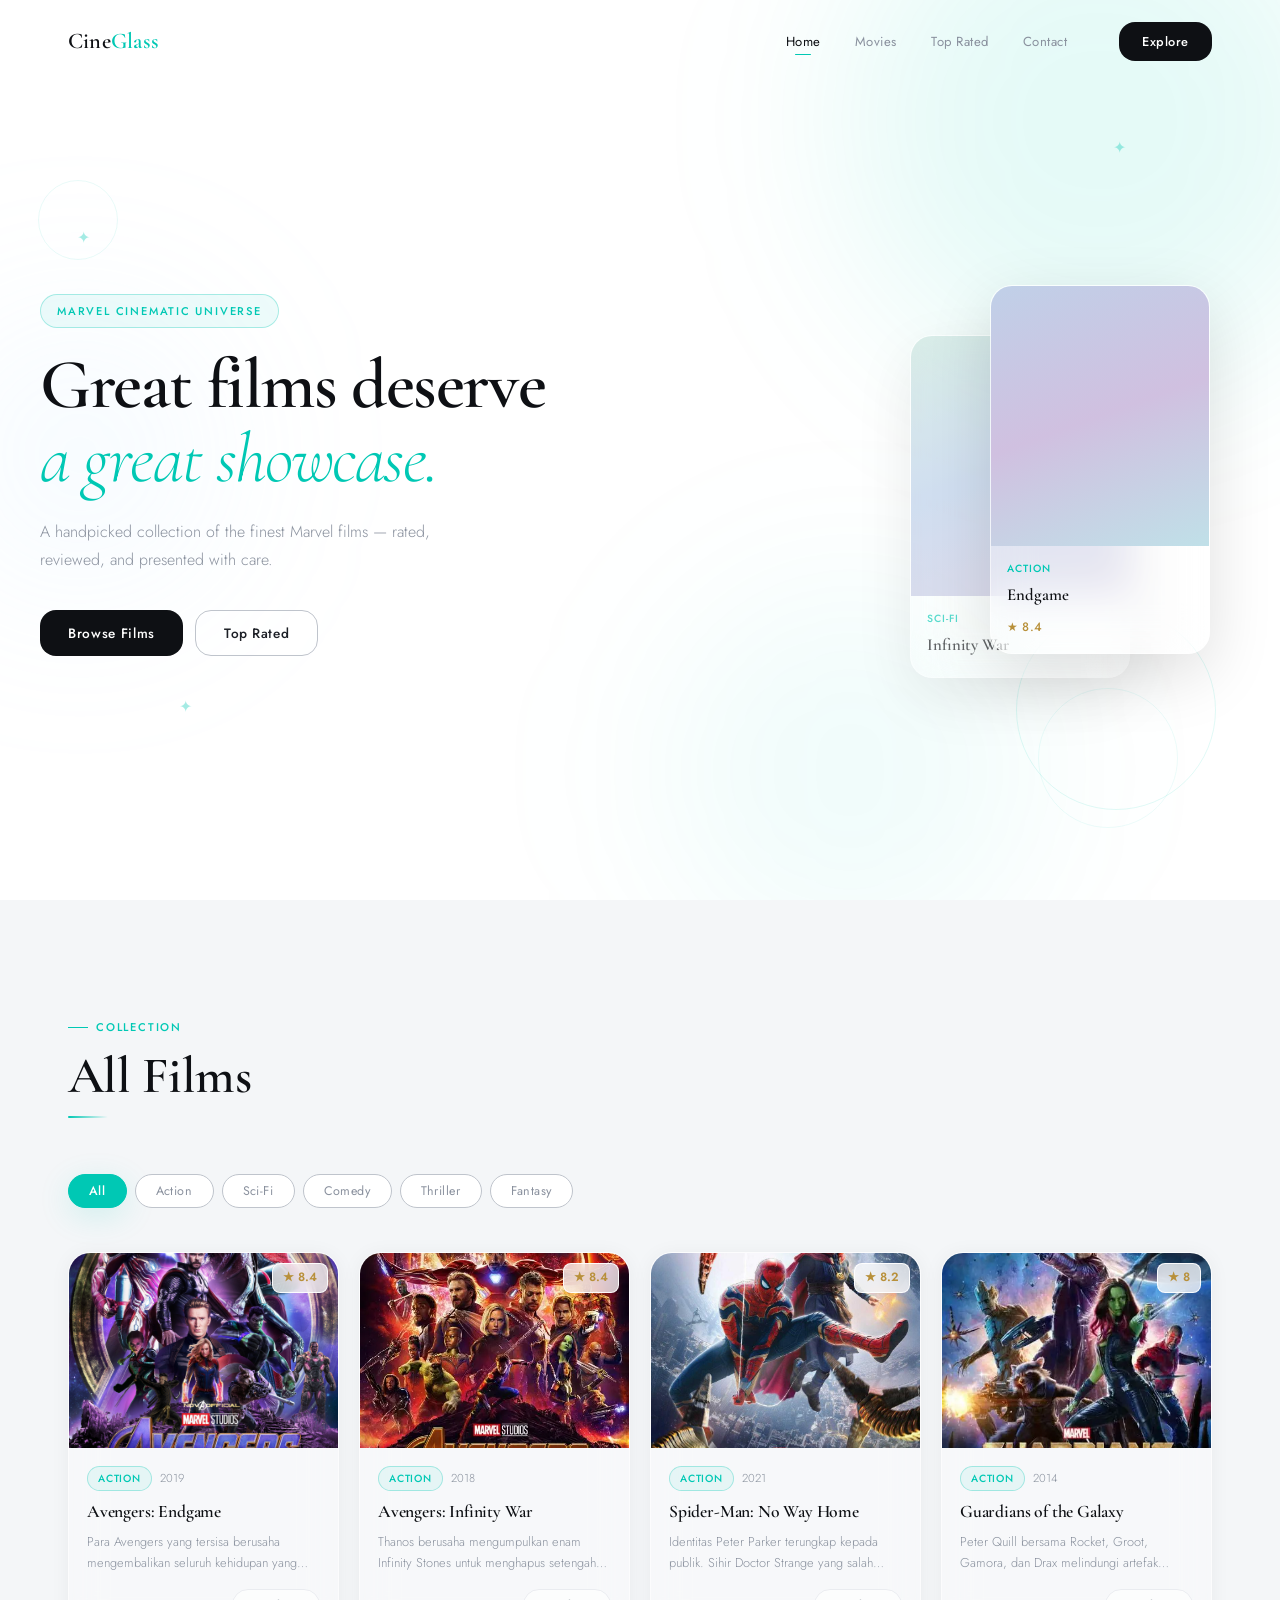
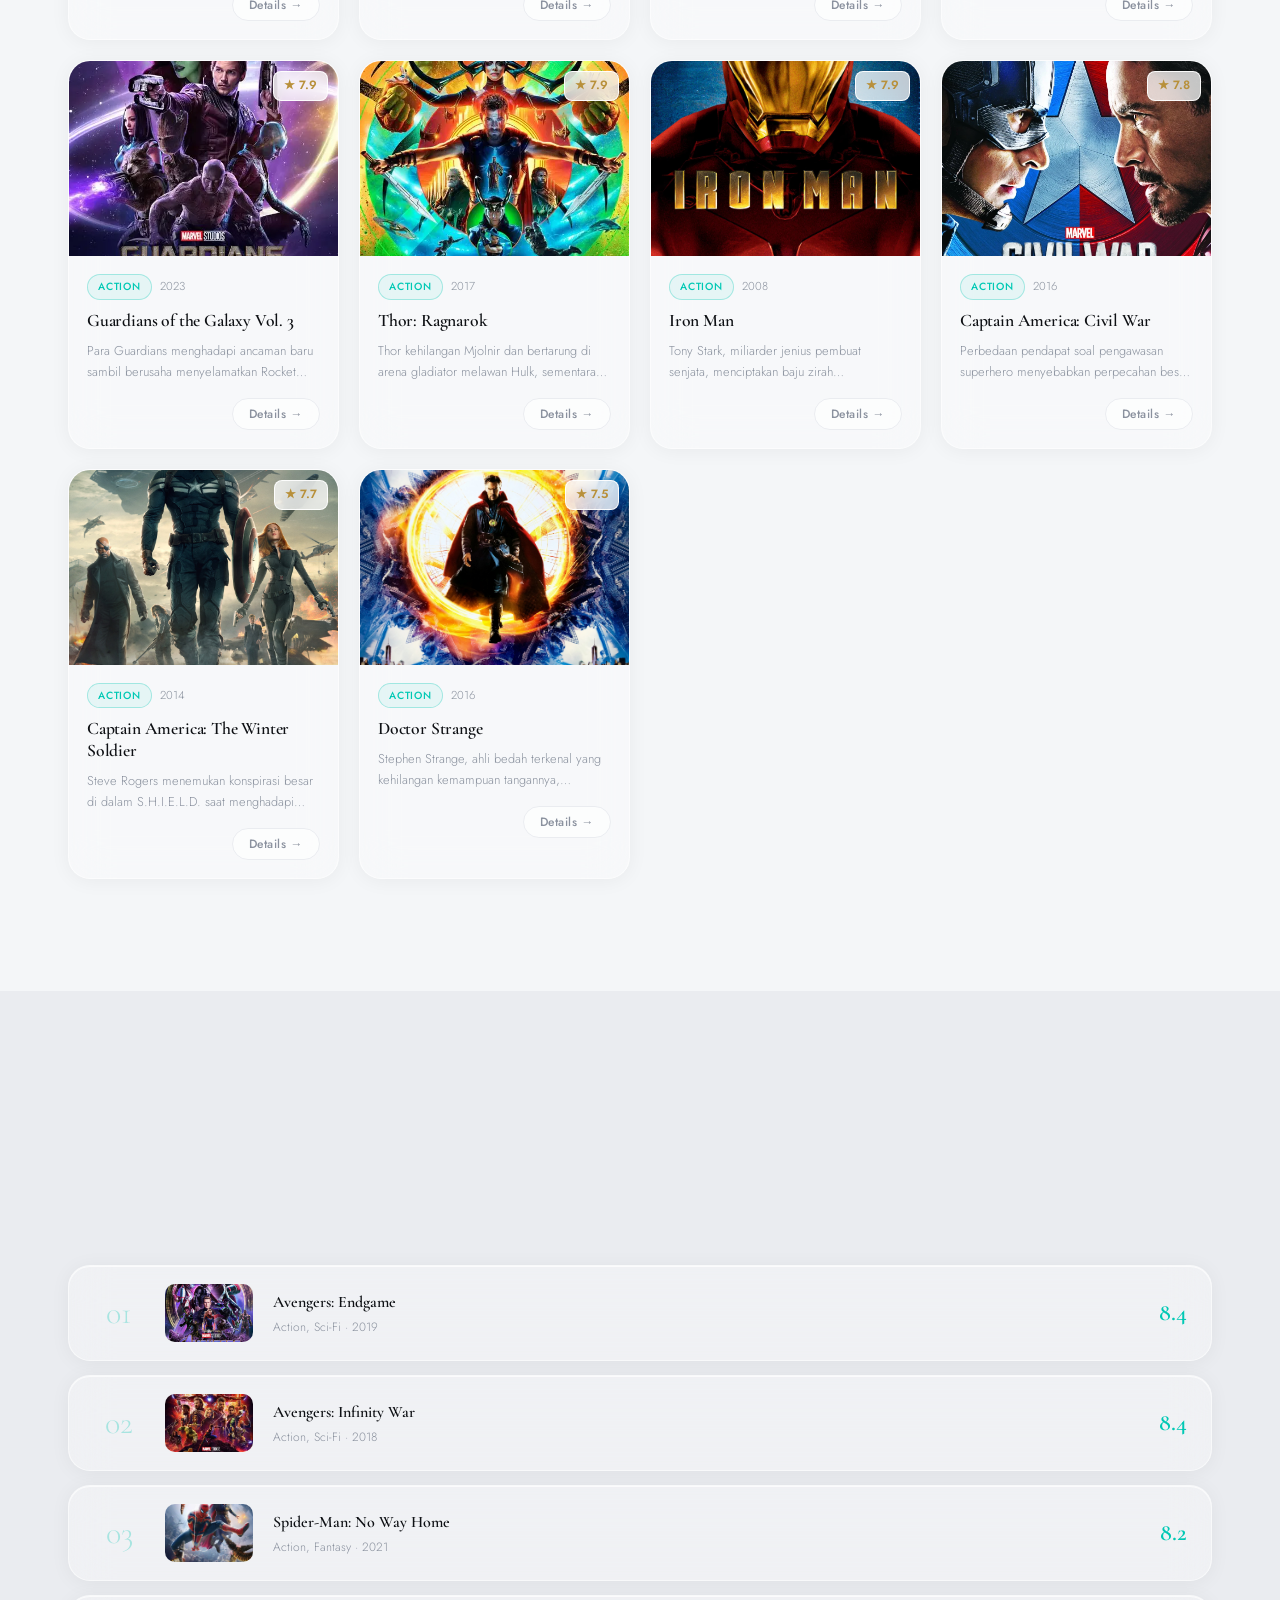
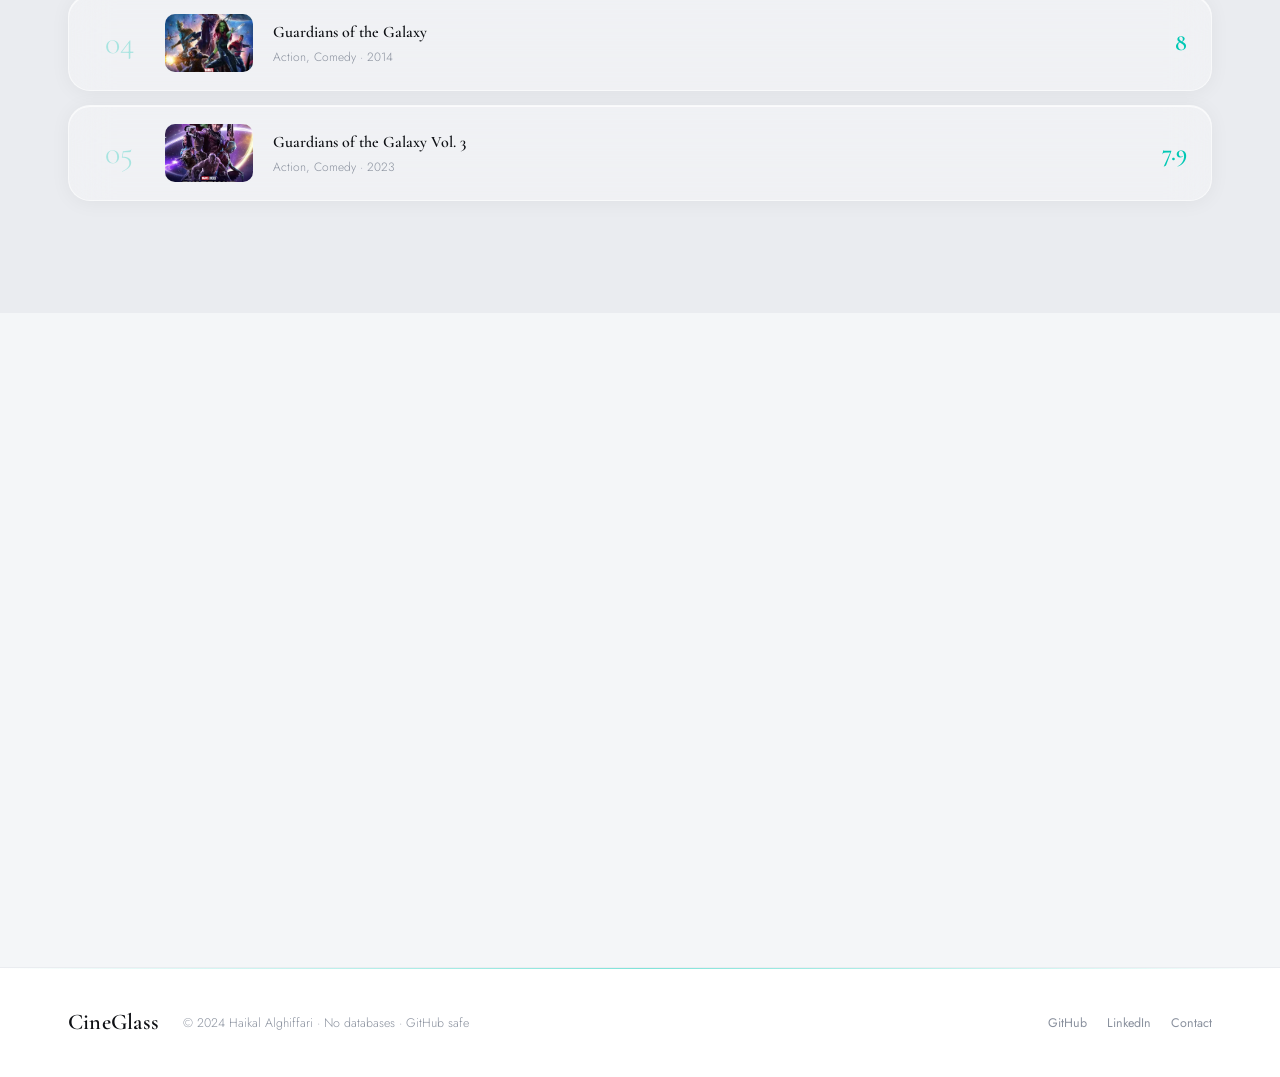
==== index.html @ eeaaea7f "imag" ====
<!DOCTYPE html>
<html lang="en">
<head>
  <meta charset="UTF-8" />
  <meta name="viewport" content="width=device-width, initial-scale=1.0" />
  <title>CineGlass — Marvel Showcase</title>
  <meta name="description" content="A curated Marvel film showcase by Haikal Alghiffari." />
  <link rel="preconnect" href="https://fonts.googleapis.com" />
  <link rel="preconnect" href="https://fonts.gstatic.com" crossorigin />
  <link href="https://fonts.googleapis.com/css2?family=Cormorant+Garamond:ital,wght@0,300;0,400;0,600;0,700;1,300;1,400;1,600&family=Jost:wght@300;400;500;600&display=swap" rel="stylesheet" />
  <link rel="stylesheet" href="style.css" />
</head>
<body>

  <!-- NAVBAR -->
  <nav class="navbar" id="navbar">
    <div class="nav-container">
      <a href="#home" class="nav-logo">Cine<span>Glass</span></a>
      <ul class="nav-menu" id="navMenu">
        <li><a href="#home" class="nav-link active">Home</a></li>
        <li><a href="#movies" class="nav-link">Movies</a></li>
        <li><a href="#toprated" class="nav-link">Top Rated</a></li>
        <li><a href="#contact" class="nav-link">Contact</a></li>
      </ul>
      <button class="nav-cta" onclick="scrollToSection('movies')">Explore</button>
      <button class="hamburger" id="hamburger" aria-label="Toggle menu">
        <span></span><span></span><span></span>
      </button>
    </div>
  </nav>

  <!-- HERO -->
  <section class="hero" id="home">
    <div class="hero-bg">
      <div class="blob blob-1"></div>
      <div class="blob blob-2"></div>
      <div class="blob blob-3"></div>
      <!-- Aqua decorative siluet shapes -->
      <div class="aqua-shape aqua-shape-1"></div>
      <div class="aqua-shape aqua-shape-2"></div>
      <div class="aqua-shape aqua-shape-3"></div>
      <span class="aqua-cross aqua-cross-1">✦</span>
      <span class="aqua-cross aqua-cross-2">✦</span>
      <span class="aqua-cross aqua-cross-3">✦</span>
    </div>
    <div class="hero-inner">
      <div class="hero-text">
        <span class="hero-label">Marvel Cinematic Universe</span>
        <h1>Great films deserve<br><em>a great showcase.</em></h1>
        <p>A handpicked collection of the finest Marvel films — rated, reviewed, and presented with care.</p>
        <div class="hero-actions">
          <button class="btn-primary" onclick="scrollToSection('movies')">Browse Films</button>
          <button class="btn-outline" onclick="scrollToSection('toprated')">Top Rated</button>
        </div>
      </div>
      <div class="hero-card-stack">
        <div class="stack-card card-back">
          <div class="stack-poster poster-placeholder-2"></div>
          <div class="stack-info">
            <span class="stack-genre">Sci-Fi</span>
            <p class="stack-title">Infinity War</p>
          </div>
        </div>
        <div class="stack-card card-front">
          <div class="stack-poster poster-placeholder-1"></div>
          <div class="stack-info">
            <span class="stack-genre">Action</span>
            <p class="stack-title">Endgame</p>
            <span class="stack-rating">★ 8.4</span>
          </div>
        </div>
      </div>
    </div>
  </section>

  <!-- MOVIES -->
  <section class="section" id="movies">
    <div class="container">
      <div class="section-head">
        <span class="label">Collection</span>
        <h2>All Films</h2>
        <span class="aqua-line"></span>
      </div>
      <div class="filter-bar">
        <button class="filter-btn active" data-genre="all">All</button>
        <button class="filter-btn" data-genre="Action">Action</button>
        <button class="filter-btn" data-genre="Sci-Fi">Sci-Fi</button>
        <button class="filter-btn" data-genre="Comedy">Comedy</button>
        <button class="filter-btn" data-genre="Thriller">Thriller</button>
        <button class="filter-btn" data-genre="Fantasy">Fantasy</button>
      </div>
      <div class="movies-grid" id="moviesGrid"></div>
    </div>
  </section>

  <!-- TOP RATED -->
  <section class="section section-alt" id="toprated">
    <div class="container">
      <div class="section-head">
        <span class="label">Best of the Best</span>
        <h2>Top Rated</h2>
        <span class="aqua-line"></span>
      </div>
      <div class="toprated-list" id="topratedList"></div>
    </div>
  </section>

  <!-- CONTACT -->
  <section class="section" id="contact">
    <div class="container">
      <div class="contact-wrap">
        <div class="contact-left">
          <span class="label">Get in Touch</span>
          <h2>Let's connect.</h2>
          <p>Have a film recommendation or just want to say hello? Reach out through any channel below.</p>
          <div class="contact-links">
            <a href="https://wa.me/6281222886240" target="_blank" rel="noopener" class="contact-link">
              <div class="cl-icon wa-icon">
                <svg viewBox="0 0 24 24" fill="currentColor" width="20" height="20"><path d="M17.472 14.382c-.297-.149-1.758-.867-2.03-.967-.273-.099-.471-.148-.67.15-.197.297-.767.966-.94 1.164-.173.199-.347.223-.644.075-.297-.15-1.255-.463-2.39-1.475-.883-.788-1.48-1.761-1.653-2.059-.173-.297-.018-.458.13-.606.134-.133.298-.347.446-.52.149-.174.198-.298.298-.497.099-.198.05-.371-.025-.52-.075-.149-.669-1.612-.916-2.207-.242-.579-.487-.5-.669-.51-.173-.008-.371-.01-.57-.01-.198 0-.52.074-.792.372-.272.297-1.04 1.016-1.04 2.479 0 1.462 1.065 2.875 1.213 3.074.149.198 2.096 3.2 5.077 4.487.709.306 1.262.489 1.694.625.712.227 1.36.195 1.871.118.571-.085 1.758-.719 2.006-1.413.248-.694.248-1.289.173-1.413-.074-.124-.272-.198-.57-.347m-5.421 7.403h-.004a9.87 9.87 0 01-5.031-1.378l-.361-.214-3.741.982.998-3.648-.235-.374a9.86 9.86 0 01-1.51-5.26c.001-5.45 4.436-9.884 9.888-9.884 2.64 0 5.122 1.03 6.988 2.898a9.825 9.825 0 012.893 6.994c-.003 5.45-4.437 9.884-9.885 9.884m8.413-18.297A11.815 11.815 0 0012.05 0C5.495 0 .16 5.335.157 11.892c0 2.096.547 4.142 1.588 5.945L.057 24l6.305-1.654a11.882 11.882 0 005.683 1.448h.005c6.554 0 11.89-5.335 11.893-11.893a11.821 11.821 0 00-3.48-8.413z"/></svg>
              </div>
              <div class="cl-info">
                <span class="cl-label">WhatsApp</span>
                <span class="cl-value">081222886240</span>
              </div>
            </a>
            <a href="https://instagram.com/haikallghffri" target="_blank" rel="noopener" class="contact-link">
              <div class="cl-icon ig-icon">
                <svg viewBox="0 0 24 24" fill="currentColor" width="20" height="20"><path d="M12 2.163c3.204 0 3.584.012 4.85.07 3.252.148 4.771 1.691 4.919 4.919.058 1.265.069 1.645.069 4.849 0 3.205-.012 3.584-.069 4.849-.149 3.225-1.664 4.771-4.919 4.919-1.266.058-1.644.07-4.85.07-3.204 0-3.584-.012-4.849-.07-3.26-.149-4.771-1.699-4.919-4.92-.058-1.265-.07-1.644-.07-4.849 0-3.204.013-3.583.07-4.849.149-3.227 1.664-4.771 4.919-4.919 1.266-.057 1.645-.069 4.849-.069zm0-2.163c-3.259 0-3.667.014-4.947.072-4.358.2-6.78 2.618-6.98 6.98-.059 1.281-.073 1.689-.073 4.948 0 3.259.014 3.668.072 4.948.2 4.358 2.618 6.78 6.98 6.98 1.281.058 1.689.072 4.948.072 3.259 0 3.668-.014 4.948-.072 4.354-.2 6.782-2.618 6.979-6.98.059-1.28.073-1.689.073-4.948 0-3.259-.014-3.667-.072-4.947-.196-4.354-2.617-6.78-6.979-6.98-1.281-.059-1.69-.073-4.949-.073zm0 5.838c-3.403 0-6.162 2.759-6.162 6.162s2.759 6.163 6.162 6.163 6.162-2.759 6.162-6.163c0-3.403-2.759-6.162-6.162-6.162zm0 10.162c-2.209 0-4-1.79-4-4 0-2.209 1.791-4 4-4s4 1.791 4 4c0 2.21-1.791 4-4 4zm6.406-11.845c-.796 0-1.441.645-1.441 1.44s.645 1.44 1.441 1.44c.795 0 1.439-.645 1.439-1.44s-.644-1.44-1.439-1.44z"/></svg>
              </div>
              <div class="cl-info">
                <span class="cl-label">Instagram</span>
                <span class="cl-value">@haikallghffri</span>
              </div>
            </a>
            <a href="https://www.linkedin.com/in/haikal-alghiffari-sunggoro-9504b1319" target="_blank" rel="noopener" class="contact-link">
              <div class="cl-icon li-icon">
                <svg viewBox="0 0 24 24" fill="currentColor" width="20" height="20"><path d="M20.447 20.452h-3.554v-5.569c0-1.328-.027-3.037-1.852-3.037-1.853 0-2.136 1.445-2.136 2.939v5.667H9.351V9h3.414v1.561h.046c.477-.9 1.637-1.85 3.37-1.85 3.601 0 4.267 2.37 4.267 5.455v6.286zM5.337 7.433c-1.144 0-2.063-.926-2.063-2.065 0-1.138.92-2.063 2.063-2.063 1.14 0 2.064.925 2.064 2.063 0 1.139-.925 2.065-2.064 2.065zm1.782 13.019H3.555V9h3.564v11.452zM22.225 0H1.771C.792 0 0 .774 0 1.729v20.542C0 23.227.792 24 1.771 24h20.451C23.2 24 24 23.227 24 22.271V1.729C24 .774 23.2 0 22.222 0h.003z"/></svg>
              </div>
              <div class="cl-info">
                <span class="cl-label">LinkedIn</span>
                <span class="cl-value">Haikal Alghiffari</span>
              </div>
            </a>
          </div>
        </div>
        <div class="contact-right">
          <form class="contact-form" id="contactForm" onsubmit="handleForm(event)">
            <div class="form-row">
              <div class="form-group">
                <label>Name</label>
                <input type="text" placeholder="Your name" required />
              </div>
              <div class="form-group">
                <label>Email</label>
                <input type="email" placeholder="you@email.com" required />
              </div>
            </div>
            <div class="form-group">
              <label>Message</label>
              <textarea rows="4" placeholder="Your message..." required></textarea>
            </div>
            <button type="submit" class="btn-primary btn-full">Send Message</button>
          </form>
          <div class="form-success" id="formSuccess">
            <div class="success-check">✓</div>
            <h3>Message sent!</h3>
            <p>Thank you! Your message has been received.</p>
          </div>
        </div>
      </div>
    </div>
  </section>

  <!-- FOOTER -->
  <footer class="footer">
    <div class="container">
      <div class="footer-inner">
        <span class="nav-logo">CineGlass</span>
        <p>© 2024 Haikal Alghiffari · No databases · GitHub safe</p>
        <div class="footer-links">
          <a href="https://github.com/Haikalalghiffari" target="_blank" rel="noopener">GitHub</a>
          <a href="https://www.linkedin.com/in/haikal-alghiffari-sunggoro-9504b1319" target="_blank" rel="noopener">LinkedIn</a>
          <a href="#contact">Contact</a>
        </div>
      </div>
    </div>
  </footer>

  <!-- MODAL -->
  <div class="modal-overlay" id="modalOverlay" onclick="closeModal(event)">
    <div class="modal-box" id="modalBox">
      <button class="modal-close" onclick="closeModalDirect()">✕</button>
      <div class="modal-poster-wrap" id="modalPosterWrap">
        <div class="modal-poster" id="modalPoster"></div>
      </div>
      <div class="modal-body">
        <div class="modal-tags" id="modalTags"></div>
        <h2 class="modal-title" id="modalTitle"></h2>
        <div class="modal-meta" id="modalMeta"></div>
        <p class="modal-synopsis" id="modalSynopsis"></p>
        <div class="modal-stats" id="modalStats"></div>
      </div>
    </div>
  </div>

  <!-- BACK TO TOP -->
  <button class="back-top" id="backTop" onclick="scrollToSection('home')" aria-label="Back to top">↑</button>

  <script src="script.js"></script>
</body>
</html>
---- style.css ----
/* =============================================
   CINEGLASS — Elegant Liquid Glass + Aqua
   style.css
   ============================================= */

@import url('https://fonts.googleapis.com/css2?family=Cormorant+Garamond:ital,wght@0,300;0,400;0,600;0,700;1,300;1,400;1,600&family=Jost:wght@300;400;500;600&display=swap');

:root {
  --white: #ffffff;
  --off-white: #f4f6f8;
  --light: #eaecf0;
  --mid: #bfc4cc;
  --subtle: #8a919e;
  --dark: #1c1f26;
  --darker: #0e1014;

  /* Aqua accent */
  --aqua: #00c8b4;
  --aqua-light: #00e5cc;
  --aqua-dim: rgba(0, 200, 180, 0.18);
  --aqua-faint: rgba(0, 200, 180, 0.07);
  --aqua-border: rgba(0, 200, 180, 0.3);
  --aqua-glow: 0 0 24px rgba(0, 200, 180, 0.2);

  /* Liquid glass */
  --liquid: rgba(255, 255, 255, 0.28);
  --liquid-border: rgba(255, 255, 255, 0.55);
  --liquid-inner: rgba(255, 255, 255, 0.12);
  --glass-nav: rgba(244, 246, 248, 0.82);

  --blur: blur(20px);
  --blur-heavy: blur(36px);
  --blur-light: blur(10px);

  --radius: 16px;
  --radius-lg: 22px;
  --radius-xl: 30px;

  /* Elegant fonts */
  --font-display: 'Cormorant Garamond', serif;
  --font-body: 'Jost', sans-serif;

  --shadow: 0 2px 20px rgba(0,0,0,0.05);
  --shadow-md: 0 8px 40px rgba(0,0,0,0.09);
  --shadow-lg: 0 20px 64px rgba(0,0,0,0.13);
  --shadow-aqua: 0 8px 32px rgba(0,200,180,0.15);

  --ease: cubic-bezier(0.4, 0, 0.2, 1);
  --t: all 0.3s var(--ease);
}

/* ===== RESET ===== */
*, *::before, *::after { box-sizing: border-box; margin: 0; padding: 0; }
html { scroll-behavior: smooth; overflow-x: hidden; }
body {
  font-family: var(--font-body);
  background: var(--off-white);
  color: var(--dark);
  line-height: 1.65;
  -webkit-font-smoothing: antialiased;
}
a { text-decoration: none; color: inherit; }
ul { list-style: none; }
button { cursor: pointer; border: none; background: none; font-family: inherit; }
input, textarea { font-family: inherit; }

::-webkit-scrollbar { width: 4px; }
::-webkit-scrollbar-track { background: var(--light); }
::-webkit-scrollbar-thumb { background: var(--aqua-border); border-radius: 2px; }

/* ===== LAYOUT ===== */
.container { max-width: 1200px; margin: 0 auto; padding: 0 28px; }
.section { padding: 110px 0; }
.section-alt { background: var(--light); }

.section-head { margin-bottom: 56px; }
.section-head h2 {
  font-family: var(--font-display);
  font-size: clamp(2.4rem, 4vw, 3.4rem);
  font-weight: 600;
  color: var(--darker);
  line-height: 1.08;
  letter-spacing: -0.01em;
}
.label {
  display: inline-flex;
  align-items: center;
  gap: 8px;
  font-family: var(--font-body);
  font-size: 0.7rem;
  font-weight: 500;
  letter-spacing: 0.16em;
  text-transform: uppercase;
  color: var(--aqua);
  margin-bottom: 12px;
}
.label::before {
  content: '';
  display: inline-block;
  width: 20px; height: 1px;
  background: var(--aqua);
}

/* ===== AQUA DECORATIVE ELEMENTS ===== */
/* Thin aqua line accent used across sections */
.aqua-line {
  display: block;
  width: 40px; height: 2px;
  background: linear-gradient(90deg, var(--aqua), transparent);
  margin-top: 12px;
  border-radius: 2px;
}

/* ===== BUTTONS ===== */
.btn-primary {
  display: inline-flex;
  align-items: center;
  gap: 8px;
  padding: 12px 28px;
  background: var(--darker);
  color: var(--white);
  border-radius: var(--radius);
  font-family: var(--font-body);
  font-size: 0.85rem;
  font-weight: 500;
  letter-spacing: 0.05em;
  transition: var(--t);
  position: relative;
  overflow: hidden;
}
.btn-primary::after {
  content: '';
  position: absolute;
  bottom: 0; left: 0; right: 0;
  height: 2px;
  background: linear-gradient(90deg, var(--aqua), var(--aqua-light));
  transform: scaleX(0);
  transform-origin: left;
  transition: transform 0.3s var(--ease);
}
.btn-primary:hover { transform: translateY(-2px); box-shadow: var(--shadow-md); }
.btn-primary:hover::after { transform: scaleX(1); }

.btn-outline {
  display: inline-flex;
  align-items: center;
  gap: 8px;
  padding: 12px 28px;
  background: transparent;
  color: var(--dark);
  border: 1px solid var(--mid);
  border-radius: var(--radius);
  font-family: var(--font-body);
  font-size: 0.85rem;
  font-weight: 500;
  letter-spacing: 0.04em;
  transition: var(--t);
}
.btn-outline:hover {
  border-color: var(--aqua);
  color: var(--aqua);
  background: var(--aqua-faint);
  box-shadow: var(--aqua-glow);
  transform: translateY(-2px);
}
.btn-full { width: 100%; justify-content: center; }

/* ===== NAVBAR ===== */
.navbar {
  position: fixed;
  top: 0; left: 0; right: 0;
  z-index: 900;
  padding: 22px 0;
  transition: var(--t);
}
.navbar.scrolled {
  background: var(--glass-nav);
  backdrop-filter: var(--blur);
  -webkit-backdrop-filter: var(--blur);
  border-bottom: 1px solid rgba(0,200,180,0.1);
  padding: 14px 0;
  box-shadow: 0 1px 32px rgba(0,0,0,0.06);
}
.nav-container {
  max-width: 1200px;
  margin: 0 auto;
  padding: 0 28px;
  display: flex;
  align-items: center;
  gap: 36px;
}
.nav-logo {
  font-family: var(--font-display);
  font-size: 1.4rem;
  font-weight: 600;
  color: var(--darker);
  letter-spacing: 0.01em;
  white-space: nowrap;
  position: relative;
}
.nav-logo span {
  color: var(--aqua);
}
.nav-menu {
  display: flex;
  align-items: center;
  gap: 2px;
  margin-left: auto;
}
.nav-link {
  padding: 7px 16px;
  font-family: var(--font-body);
  font-size: 0.82rem;
  font-weight: 400;
  letter-spacing: 0.04em;
  color: var(--subtle);
  border-radius: 8px;
  transition: var(--t);
  position: relative;
}
.nav-link::after {
  content: '';
  position: absolute;
  bottom: 3px; left: 50%; transform: translateX(-50%);
  width: 0; height: 1.5px;
  background: var(--aqua);
  transition: width 0.25s var(--ease);
  border-radius: 1px;
}
.nav-link:hover { color: var(--darker); }
.nav-link:hover::after, .nav-link.active::after { width: 16px; }
.nav-link.active { color: var(--darker); }
.nav-cta {
  padding: 9px 22px;
  background: var(--darker);
  color: var(--white);
  border-radius: var(--radius);
  font-family: var(--font-body);
  font-size: 0.8rem;
  font-weight: 500;
  letter-spacing: 0.04em;
  transition: var(--t);
  white-space: nowrap;
  border: 1px solid transparent;
}
.nav-cta:hover {
  background: transparent;
  color: var(--aqua);
  border-color: var(--aqua);
  box-shadow: var(--aqua-glow);
}
.hamburger { display: none; flex-direction: column; gap: 5px; padding: 6px; margin-left: auto; }
.hamburger span { display: block; width: 22px; height: 1px; background: var(--darker); border-radius: 1px; transition: var(--t); }
.hamburger.active span:nth-child(1) { transform: translateY(6px) rotate(45deg); background: var(--aqua); }
.hamburger.active span:nth-child(2) { opacity: 0; }
.hamburger.active span:nth-child(3) { transform: translateY(-6px) rotate(-45deg); background: var(--aqua); }

/* ===== HERO ===== */
.hero {
  min-height: 100vh;
  display: flex;
  align-items: center;
  position: relative;
  overflow: hidden;
  padding: 130px 28px 80px;
  background: var(--white);
}
.hero-bg {
  position: absolute; inset: 0;
  overflow: hidden; z-index: 0;
}
.blob {
  position: absolute;
  border-radius: 50%;
  filter: blur(90px);
}
.blob-1 { width: 520px; height: 520px; background: rgba(0,200,180,0.1); top: -140px; right: -80px; }
.blob-2 { width: 380px; height: 380px; background: rgba(0,200,180,0.06); bottom: -60px; right: 240px; }
.blob-3 { width: 280px; height: 280px; background: rgba(180,220,255,0.12); top: 35%; left: -60px; }

/* aqua siluet decorative shapes */
.aqua-shape {
  position: absolute;
  z-index: 0;
  pointer-events: none;
}
.aqua-shape-1 {
  right: 5%;
  bottom: 10%;
  width: 200px; height: 200px;
  border-radius: 50%;
  border: 1px solid var(--aqua-border);
  opacity: 0.4;
}
.aqua-shape-2 {
  right: 8%;
  bottom: 8%;
  width: 140px; height: 140px;
  border-radius: 50%;
  border: 1px solid var(--aqua-border);
  opacity: 0.25;
}
.aqua-shape-3 {
  left: 3%;
  top: 20%;
  width: 80px; height: 80px;
  border-radius: 50%;
  border: 1px solid var(--aqua-border);
  opacity: 0.3;
}
.aqua-cross {
  position: absolute;
  color: var(--aqua);
  font-size: 1rem;
  opacity: 0.35;
  font-weight: 300;
}
.aqua-cross-1 { top: 25%; left: 6%; }
.aqua-cross-2 { bottom: 20%; left: 14%; }
.aqua-cross-3 { top: 15%; right: 12%; }

.hero-inner {
  max-width: 1200px;
  margin: 0 auto;
  width: 100%;
  display: grid;
  grid-template-columns: 1fr 1fr;
  gap: 80px;
  align-items: center;
  position: relative;
  z-index: 1;
}
.hero-label {
  display: inline-flex;
  align-items: center;
  gap: 8px;
  font-family: var(--font-body);
  font-size: 0.7rem;
  font-weight: 500;
  letter-spacing: 0.16em;
  text-transform: uppercase;
  color: var(--aqua);
  margin-bottom: 20px;
  padding: 7px 16px;
  background: var(--aqua-faint);
  border-radius: 100px;
  border: 1px solid var(--aqua-border);
}
.hero-text h1 {
  font-family: var(--font-display);
  font-size: clamp(3rem, 5.5vw, 4.6rem);
  font-weight: 600;
  color: var(--darker);
  line-height: 1.05;
  letter-spacing: -0.02em;
  margin-bottom: 22px;
}
.hero-text h1 em {
  font-style: italic;
  font-weight: 300;
  color: var(--aqua);
}
.hero-text p {
  font-size: 1rem;
  font-weight: 300;
  color: var(--subtle);
  line-height: 1.75;
  max-width: 420px;
  margin-bottom: 36px;
}
.hero-actions { display: flex; gap: 12px; flex-wrap: wrap; }

/* HERO CARD STACK */
.hero-card-stack {
  position: relative;
  height: 440px;
  display: flex;
  align-items: center;
  justify-content: center;
}
.stack-card {
  position: absolute;
  width: 220px;
  background: var(--liquid);
  backdrop-filter: var(--blur);
  -webkit-backdrop-filter: var(--blur);
  border: 1px solid var(--liquid-border);
  border-radius: var(--radius-lg);
  overflow: hidden;
  box-shadow: var(--shadow-lg), inset 0 1px 0 rgba(255,255,255,0.6);
}
.card-front { right: 30px; top: 30px; z-index: 2; animation: floatA 5s ease-in-out infinite; }
.card-back { right: 110px; top: 80px; z-index: 1; opacity: 0.65; animation: floatB 5s ease-in-out 1.8s infinite; }
@keyframes floatA { 0%,100%{transform:translateY(0)} 50%{transform:translateY(-12px)} }
@keyframes floatB { 0%,100%{transform:rotate(-5deg)translateY(0)} 50%{transform:rotate(-5deg)translateY(-9px)} }
.stack-poster { height: 260px; overflow: hidden; background: var(--light); }
.stack-poster img { width:100%; height:100%; object-fit:cover; display:block; }
.poster-placeholder-1 { background: linear-gradient(160deg,#c0d0e8,#d0c0e0,#c0e0e8); }
.poster-placeholder-2 { background: linear-gradient(160deg,#c8e4dc,#b8cce8,#d0c8e0); }
.stack-info { padding: 14px 16px; }
.stack-genre { font-size:0.65rem; font-weight:500; letter-spacing:0.1em; text-transform:uppercase; color:var(--aqua); display:block; margin-bottom:4px; }
.stack-title { font-family:var(--font-display); font-size:1.05rem; font-weight:600; color:var(--darker); margin-bottom:4px; }
.stack-rating { font-size:0.76rem; font-weight:500; color:#b8903a; letter-spacing:0.02em; }

/* ===== FILTER BAR ===== */
.filter-bar { display:flex; gap:8px; flex-wrap:wrap; margin-bottom:44px; }
.filter-btn {
  padding: 7px 20px;
  border-radius: 100px;
  font-family: var(--font-body);
  font-size: 0.78rem;
  font-weight: 400;
  letter-spacing: 0.04em;
  border: 1px solid var(--mid);
  color: var(--subtle);
  background: var(--white);
  transition: var(--t);
}
.filter-btn:hover { border-color: var(--aqua); color: var(--aqua); }
.filter-btn.active {
  background: var(--aqua);
  border-color: var(--aqua);
  color: var(--white);
  font-weight: 500;
  box-shadow: var(--shadow-aqua);
}

/* ===== MOVIE CARD — LIQUID GLASS ===== */
.movies-grid {
  display: grid;
  grid-template-columns: repeat(auto-fill, minmax(270px, 1fr));
  gap: 20px;
}
.movie-card {
  background: var(--liquid);
  backdrop-filter: var(--blur);
  -webkit-backdrop-filter: var(--blur);
  border: 1px solid var(--liquid-border);
  border-radius: var(--radius-lg);
  overflow: hidden;
  transition: var(--t);
  cursor: pointer;
  box-shadow: var(--shadow), inset 0 1px 0 rgba(255,255,255,0.7);
  position: relative;
}
/* Aqua shimmer line on top of card */
.movie-card::before {
  content: '';
  position: absolute;
  top: 0; left: 0; right: 0;
  height: 2px;
  background: linear-gradient(90deg, transparent, var(--aqua), transparent);
  opacity: 0;
  transition: opacity 0.3s var(--ease);
  z-index: 2;
}
.movie-card:hover {
  transform: translateY(-7px);
  box-shadow: var(--shadow-lg), inset 0 1px 0 rgba(255,255,255,0.8), var(--aqua-glow);
  border-color: rgba(0,200,180,0.25);
}
.movie-card:hover::before { opacity: 1; }

.card-poster {
  height: 195px;
  position: relative;
  overflow: hidden;
  background: var(--light);
}
.card-poster img {
  width: 100%; height: 100%;
  object-fit: cover; display: block;
  transition: transform 0.5s var(--ease);
}
.movie-card:hover .card-poster img { transform: scale(1.04); }
.poster-fallback { width:100%; height:100%; }
.card-rating {
  position: absolute;
  top: 10px; right: 10px;
  background: rgba(255,255,255,0.75);
  backdrop-filter: blur(8px);
  border: 1px solid rgba(255,255,255,0.9);
  border-radius: 8px;
  padding: 4px 10px;
  font-family: var(--font-body);
  font-size: 0.75rem;
  font-weight: 600;
  color: #b8903a;
}
.card-body { padding: 18px; }
.card-meta { display:flex; gap:8px; align-items:center; margin-bottom:10px; flex-wrap:wrap; }
.card-genre-tag {
  font-family: var(--font-body);
  font-size: 0.65rem;
  font-weight: 500;
  letter-spacing: 0.08em;
  text-transform: uppercase;
  color: var(--aqua);
  padding: 3px 10px;
  border: 1px solid var(--aqua-border);
  border-radius: 100px;
  background: var(--aqua-faint);
}
.card-year-tag { font-size: 0.72rem; color: var(--subtle); font-weight: 300; }
.card-title {
  font-family: var(--font-display);
  font-size: 1.1rem;
  font-weight: 600;
  color: var(--darker);
  margin-bottom: 8px;
  line-height: 1.25;
  letter-spacing: -0.01em;
}
.card-desc {
  font-size: 0.8rem;
  font-weight: 300;
  color: var(--subtle);
  line-height: 1.65;
  margin-bottom: 16px;
  display: -webkit-box;
  -webkit-line-clamp: 2;
  -webkit-box-orient: vertical;
  overflow: hidden;
}
.card-footer { display:flex; justify-content:flex-end; }
.btn-detail {
  font-family: var(--font-body);
  font-size: 0.75rem;
  font-weight: 500;
  letter-spacing: 0.04em;
  color: var(--subtle);
  padding: 6px 16px;
  border: 1px solid var(--light);
  border-radius: var(--radius);
  background: rgba(255,255,255,0.6);
  transition: var(--t);
}
.btn-detail:hover {
  color: var(--aqua);
  border-color: var(--aqua-border);
  background: var(--aqua-faint);
}
.no-results { grid-column:1/-1; text-align:center; padding:60px; color:var(--subtle); font-size:0.9rem; font-weight:300; }

/* ===== TOP RATED ===== */
.toprated-list { display:flex; flex-direction:column; gap:14px; }
.toprated-item {
  background: var(--liquid);
  backdrop-filter: var(--blur);
  -webkit-backdrop-filter: var(--blur);
  border: 1px solid var(--liquid-border);
  border-radius: var(--radius-lg);
  display: grid;
  grid-template-columns: 52px 88px 1fr auto;
  align-items: center;
  gap: 20px;
  padding: 18px 24px;
  transition: var(--t);
  cursor: pointer;
  box-shadow: var(--shadow), inset 0 1px 0 rgba(255,255,255,0.7);
  position: relative;
  overflow: hidden;
}
.toprated-item::after {
  content: '';
  position: absolute;
  left: 0; top: 0; bottom: 0;
  width: 2px;
  background: linear-gradient(to bottom, var(--aqua), transparent);
  opacity: 0;
  transition: opacity 0.3s var(--ease);
}
.toprated-item:hover {
  transform: translateX(6px);
  border-color: rgba(0,200,180,0.2);
  box-shadow: var(--shadow-md), inset 0 1px 0 rgba(255,255,255,0.8);
}
.toprated-item:hover::after { opacity: 1; }
.tr-rank {
  font-family: var(--font-display);
  font-size: 2rem;
  font-weight: 300;
  color: var(--aqua-border);
  line-height: 1;
  text-align: center;
}
.tr-poster { width:88px; height:58px; border-radius:10px; overflow:hidden; background:var(--light); flex-shrink:0; }
.tr-poster img { width:100%; height:100%; object-fit:cover; display:block; }
.tr-poster-fallback { width:100%; height:100%; }
.tr-info { min-width:0; }
.tr-title {
  font-family: var(--font-display);
  font-size: 1rem;
  font-weight: 600;
  color: var(--darker);
  margin-bottom: 3px;
  white-space: nowrap;
  overflow: hidden;
  text-overflow: ellipsis;
}
.tr-meta { font-size:0.75rem; font-weight:300; color:var(--subtle); }
.tr-score {
  font-family: var(--font-display);
  font-size: 1.5rem;
  font-weight: 600;
  color: var(--aqua);
  white-space: nowrap;
}

/* ===== CONTACT ===== */
.contact-wrap { display:grid; grid-template-columns:1fr 1fr; gap:80px; align-items:start; }
.contact-left h2 {
  font-family: var(--font-display);
  font-size: clamp(2.2rem, 3.5vw, 3rem);
  font-weight: 600;
  color: var(--darker);
  margin-bottom: 12px;
  letter-spacing: -0.01em;
  line-height: 1.08;
}
.contact-left > p { font-size:0.9rem; font-weight:300; color:var(--subtle); line-height:1.75; margin-bottom:36px; max-width:340px; }
.contact-links { display:flex; flex-direction:column; gap:10px; }
.contact-link {
  display: flex;
  align-items: center;
  gap: 14px;
  padding: 14px 18px;
  background: var(--liquid);
  backdrop-filter: var(--blur);
  -webkit-backdrop-filter: var(--blur);
  border: 1px solid var(--liquid-border);
  border-radius: var(--radius);
  transition: var(--t);
  box-shadow: var(--shadow), inset 0 1px 0 rgba(255,255,255,0.6);
}
.contact-link:hover {
  transform: translateX(5px);
  border-color: var(--aqua-border);
  box-shadow: var(--shadow-md), var(--aqua-glow);
}
.cl-icon { width:38px; height:38px; border-radius:10px; display:flex; align-items:center; justify-content:center; flex-shrink:0; }
.wa-icon { background:rgba(37,211,102,0.1); color:#25D366; }
.ig-icon { background:rgba(225,48,108,0.1); color:#E1306C; }
.li-icon { background:rgba(0,119,181,0.1); color:#0077B5; }
.cl-label { font-size:0.65rem; font-weight:500; letter-spacing:0.1em; text-transform:uppercase; color:var(--subtle); display:block; margin-bottom:2px; }
.cl-value { font-size:0.88rem; font-weight:500; color:var(--darker); }

.contact-right {
  background: var(--liquid);
  backdrop-filter: var(--blur);
  -webkit-backdrop-filter: var(--blur);
  border: 1px solid var(--liquid-border);
  border-radius: var(--radius-xl);
  padding: 36px;
  box-shadow: var(--shadow-md), inset 0 1px 0 rgba(255,255,255,0.7);
}
.contact-form { display:flex; flex-direction:column; gap:18px; }
.form-row { display:grid; grid-template-columns:1fr 1fr; gap:14px; }
.form-group { display:flex; flex-direction:column; gap:7px; }
.form-group label { font-size:0.68rem; font-weight:500; letter-spacing:0.1em; text-transform:uppercase; color:var(--subtle); }
.form-group input, .form-group textarea {
  background: rgba(255,255,255,0.6);
  border: 1px solid rgba(255,255,255,0.8);
  border-radius: var(--radius);
  padding: 12px 16px;
  font-size: 0.88rem;
  font-weight: 300;
  color: var(--darker);
  transition: var(--t);
  outline: none;
  resize: vertical;
  backdrop-filter: var(--blur-light);
}
.form-group input::placeholder, .form-group textarea::placeholder { color: var(--mid); }
.form-group input:focus, .form-group textarea:focus {
  border-color: var(--aqua-border);
  background: rgba(255,255,255,0.8);
  box-shadow: 0 0 0 3px var(--aqua-dim);
}
.form-success { display:none; text-align:center; padding:40px 20px; }
.form-success.show { display:block; animation:fadeIn 0.4s ease; }
.success-check {
  width:52px; height:52px;
  background: linear-gradient(135deg, var(--aqua), var(--aqua-light));
  color: var(--white);
  border-radius:50%;
  font-size:1.3rem;
  display:flex; align-items:center; justify-content:center;
  margin: 0 auto 16px;
  box-shadow: var(--shadow-aqua);
}
.form-success h3 { font-family:var(--font-display); font-size:1.4rem; font-weight:600; margin-bottom:8px; color:var(--darker); }
.form-success p { font-size:0.85rem; font-weight:300; color:var(--subtle); }

/* ===== FOOTER ===== */
.footer {
  padding: 36px 0;
  border-top: 1px solid var(--light);
  background: var(--white);
  position: relative;
  overflow: hidden;
}
.footer::before {
  content: '';
  position: absolute;
  top: 0; left: 0; right: 0;
  height: 1px;
  background: linear-gradient(90deg, transparent, var(--aqua), transparent);
  opacity: 0.5;
}
.footer-inner { display:flex; align-items:center; gap:24px; flex-wrap:wrap; }
.footer-inner p { font-size:0.78rem; font-weight:300; color:var(--subtle); flex:1; min-width:200px; }
.footer-links { display:flex; gap:20px; }
.footer-links a { font-size:0.78rem; color:var(--subtle); font-weight:400; transition:var(--t); }
.footer-links a:hover { color:var(--aqua); }

/* ===== MODAL ===== */
.modal-overlay {
  position:fixed; inset:0;
  background:rgba(14,16,20,0.55);
  backdrop-filter:blur(14px);
  -webkit-backdrop-filter:blur(14px);
  z-index:2000;
  display:flex; align-items:center; justify-content:center;
  padding:24px;
  opacity:0; visibility:hidden;
  transition:var(--t);
}
.modal-overlay.open { opacity:1; visibility:visible; }
.modal-box {
  background: rgba(255,255,255,0.88);
  backdrop-filter: var(--blur-heavy);
  -webkit-backdrop-filter: var(--blur-heavy);
  border: 1px solid var(--liquid-border);
  border-radius: var(--radius-xl);
  max-width: 560px;
  width: 100%;
  max-height: 88vh;
  overflow-y: auto;
  position: relative;
  box-shadow: var(--shadow-lg), inset 0 1px 0 rgba(255,255,255,0.9);
  transform: scale(0.94) translateY(16px);
  transition: var(--t);
}
/* Aqua top bar on modal */
.modal-box::before {
  content: '';
  position: absolute;
  top: 0; left: 0; right: 0;
  height: 2px;
  background: linear-gradient(90deg, transparent 10%, var(--aqua) 50%, transparent 90%);
  z-index: 5;
  border-radius: var(--radius-xl) var(--radius-xl) 0 0;
}
.modal-overlay.open .modal-box { transform:scale(1) translateY(0); }
.modal-box::-webkit-scrollbar { width:3px; }
.modal-box::-webkit-scrollbar-thumb { background:var(--aqua-border); border-radius:2px; }
.modal-close {
  position:sticky; top:14px; float:right;
  margin: 14px 14px 0 0; z-index:10;
  width:32px; height:32px; border-radius:50%;
  background:rgba(255,255,255,0.7);
  backdrop-filter:var(--blur-light);
  border:1px solid var(--liquid-border);
  color:var(--subtle); font-size:0.85rem;
  display:flex; align-items:center; justify-content:center;
  transition:var(--t);
}
.modal-close:hover { background:var(--aqua); color:var(--white); border-color:var(--aqua); box-shadow:var(--aqua-glow); }
.modal-poster-wrap { clear:both; }
.modal-poster {
  height: 240px;
  background: var(--light);
  position: relative;
  overflow: hidden;
}
.modal-poster img {
  width:100%;
  max-height:360px;
  object-fit:contain;
  display:block;
  background:#0a0a14;
}
.modal-body { padding:6px 24px 24px; }
.modal-tags { display:flex; gap:8px; margin-bottom:14px; flex-wrap:wrap; }
.modal-title {
  font-family:var(--font-display);
  font-size:1.7rem;
  font-weight:600;
  color:var(--darker);
  margin-bottom:10px;
  letter-spacing:-0.01em;
  line-height:1.15;
}
.modal-meta { display:flex; gap:18px; flex-wrap:wrap; font-size:0.82rem; font-weight:300; color:var(--subtle); margin-bottom:16px; }
.modal-synopsis { font-size:0.88rem; font-weight:300; color:var(--subtle); line-height:1.8; margin-bottom:20px; }
.modal-stats {
  display:grid; grid-template-columns:repeat(3,1fr); gap:10px;
  border-top:1px solid var(--light); padding-top:18px;
}
.stat-box { text-align:center; }
.stat-box .s-label { font-size:0.65rem; font-weight:500; letter-spacing:0.12em; text-transform:uppercase; color:var(--mid); display:block; margin-bottom:4px; }
.stat-box .s-value { font-family:var(--font-display); font-size:1.1rem; font-weight:600; color:var(--aqua); }

/* ===== BACK TO TOP ===== */
.back-top {
  position:fixed; bottom:28px; right:28px;
  width:42px; height:42px;
  border-radius:var(--radius);
  background:var(--liquid);
  backdrop-filter:var(--blur);
  border:1px solid var(--aqua-border);
  color:var(--aqua); font-size:0.9rem;
  display:flex; align-items:center; justify-content:center;
  z-index:800;
  opacity:0; visibility:hidden; transform:translateY(8px);
  transition:var(--t);
  box-shadow:var(--aqua-glow);
}
.back-top.show { opacity:1; visibility:visible; transform:translateY(0); }
.back-top:hover { background:var(--aqua); color:var(--white); border-color:var(--aqua); transform:translateY(-3px); }

/* ===== ANIMATIONS ===== */
@keyframes fadeIn { from{opacity:0}to{opacity:1} }
.reveal { opacity:0; transform:translateY(22px); transition:opacity 0.65s var(--ease), transform 0.65s var(--ease); }
.reveal.visible { opacity:1; transform:translateY(0); }

/* ===== SECTION DIVIDER aqua dot ===== */
.section::after {
  content: '';
  display: block;
  width: 4px; height: 4px;
  background: var(--aqua);
  border-radius: 50%;
  margin: 0 auto;
  margin-top: -2px;
  opacity: 0;
}

/* ===== RESPONSIVE ===== */
@media (max-width: 1024px) {
  .hero-inner { grid-template-columns:1fr; gap:48px; text-align:center; }
  .hero-text p { margin:0 auto 36px; }
  .hero-actions { justify-content:center; }
  .hero-card-stack { height:300px; }
  .contact-wrap { grid-template-columns:1fr; gap:48px; }
}
@media (max-width: 768px) {
  .nav-menu {
    position:fixed; top:0; left:0; right:0; bottom:0;
    background:rgba(244,246,248,0.97);
    backdrop-filter:var(--blur-heavy);
    flex-direction:column; justify-content:center; gap:4px;
    transform:translateX(-100%);
    transition:transform 0.4s var(--ease);
    z-index:890;
  }
  .nav-menu.open { transform:translateX(0); }
  .nav-link { font-size:1.1rem; padding:12px 28px; }
  .nav-cta { display:none; }
  .hamburger { display:flex; z-index:1000; }
  .hero-card-stack { display:none; }
  .toprated-item { grid-template-columns:40px 70px 1fr auto; gap:14px; padding:16px; }
  .contact-right { padding:24px; }
  .form-row { grid-template-columns:1fr; }
}
@media (max-width: 480px) {
  .section { padding:72px 0; }
  .movies-grid { grid-template-columns:1fr; }
  .toprated-item { grid-template-columns:36px 1fr auto; }
  .tr-poster { display:none; }
  .footer-inner { flex-direction:column; align-items:flex-start; gap:12px; }
}
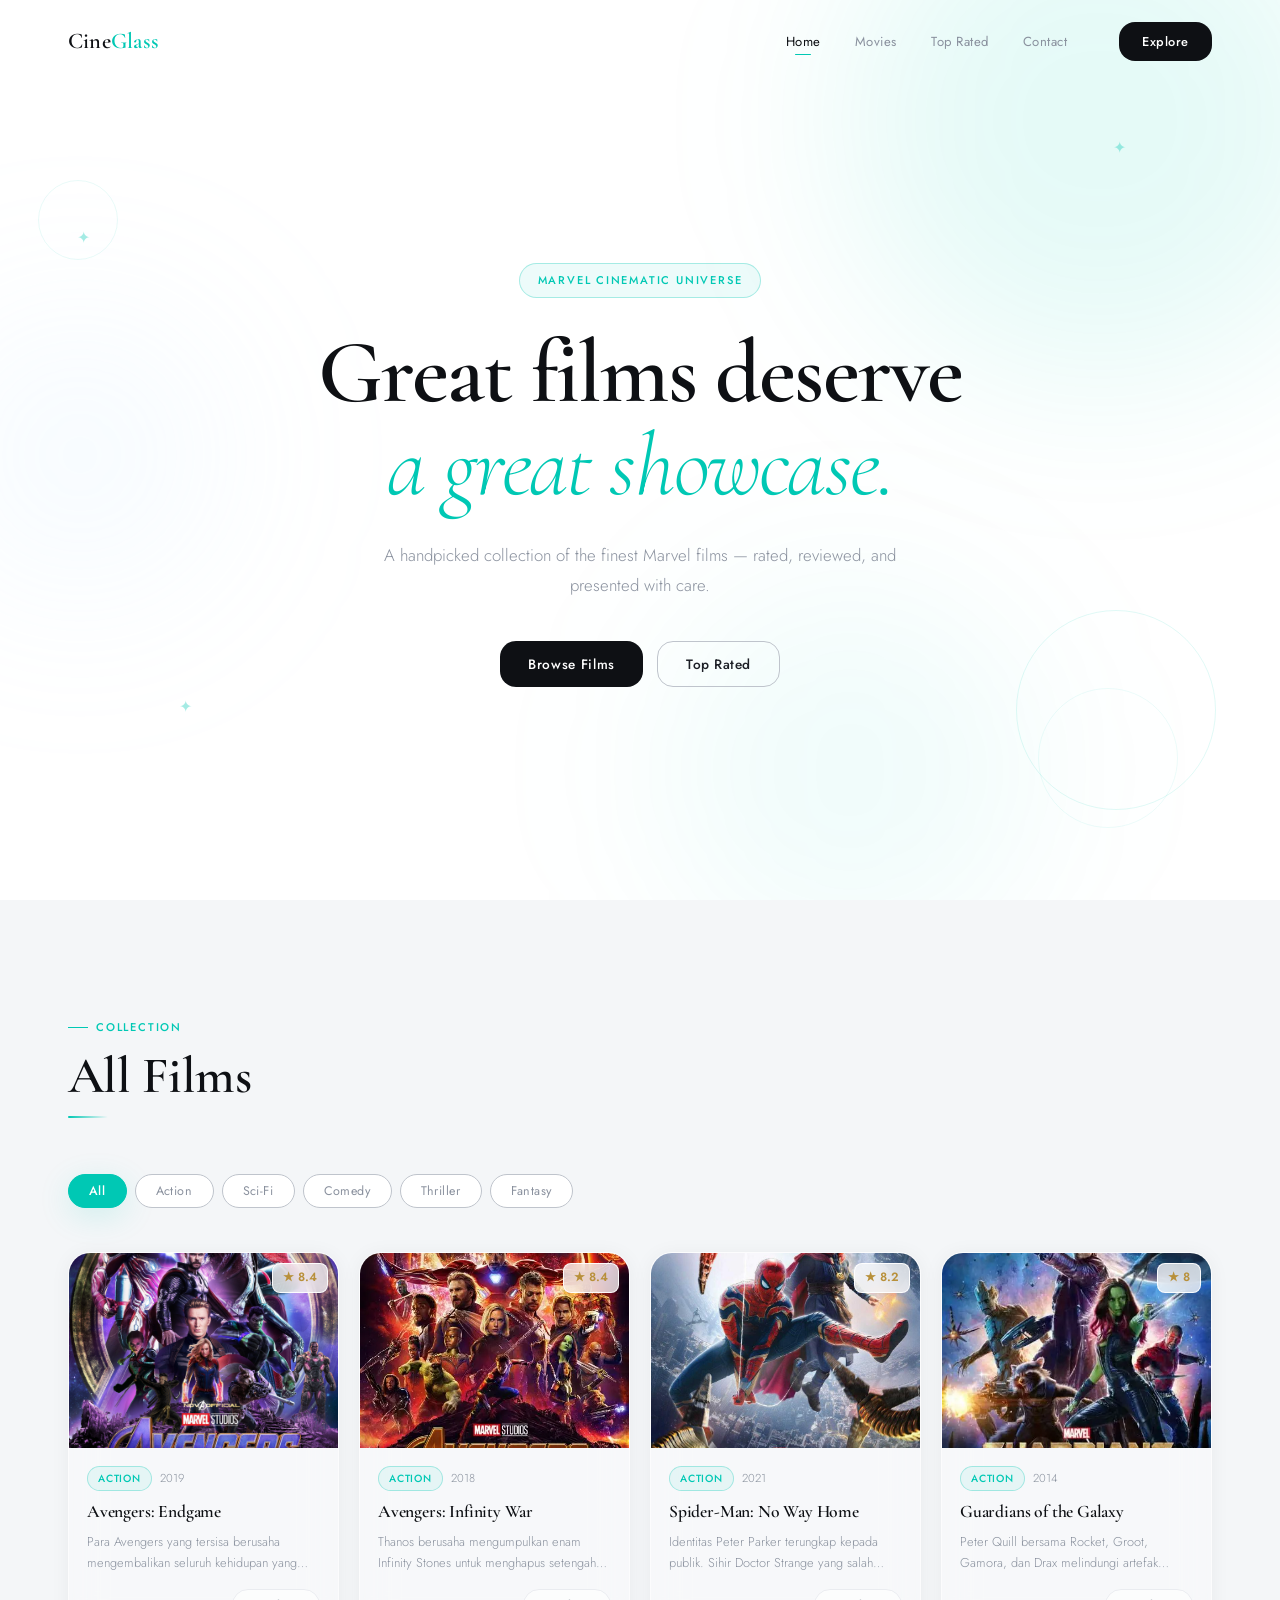
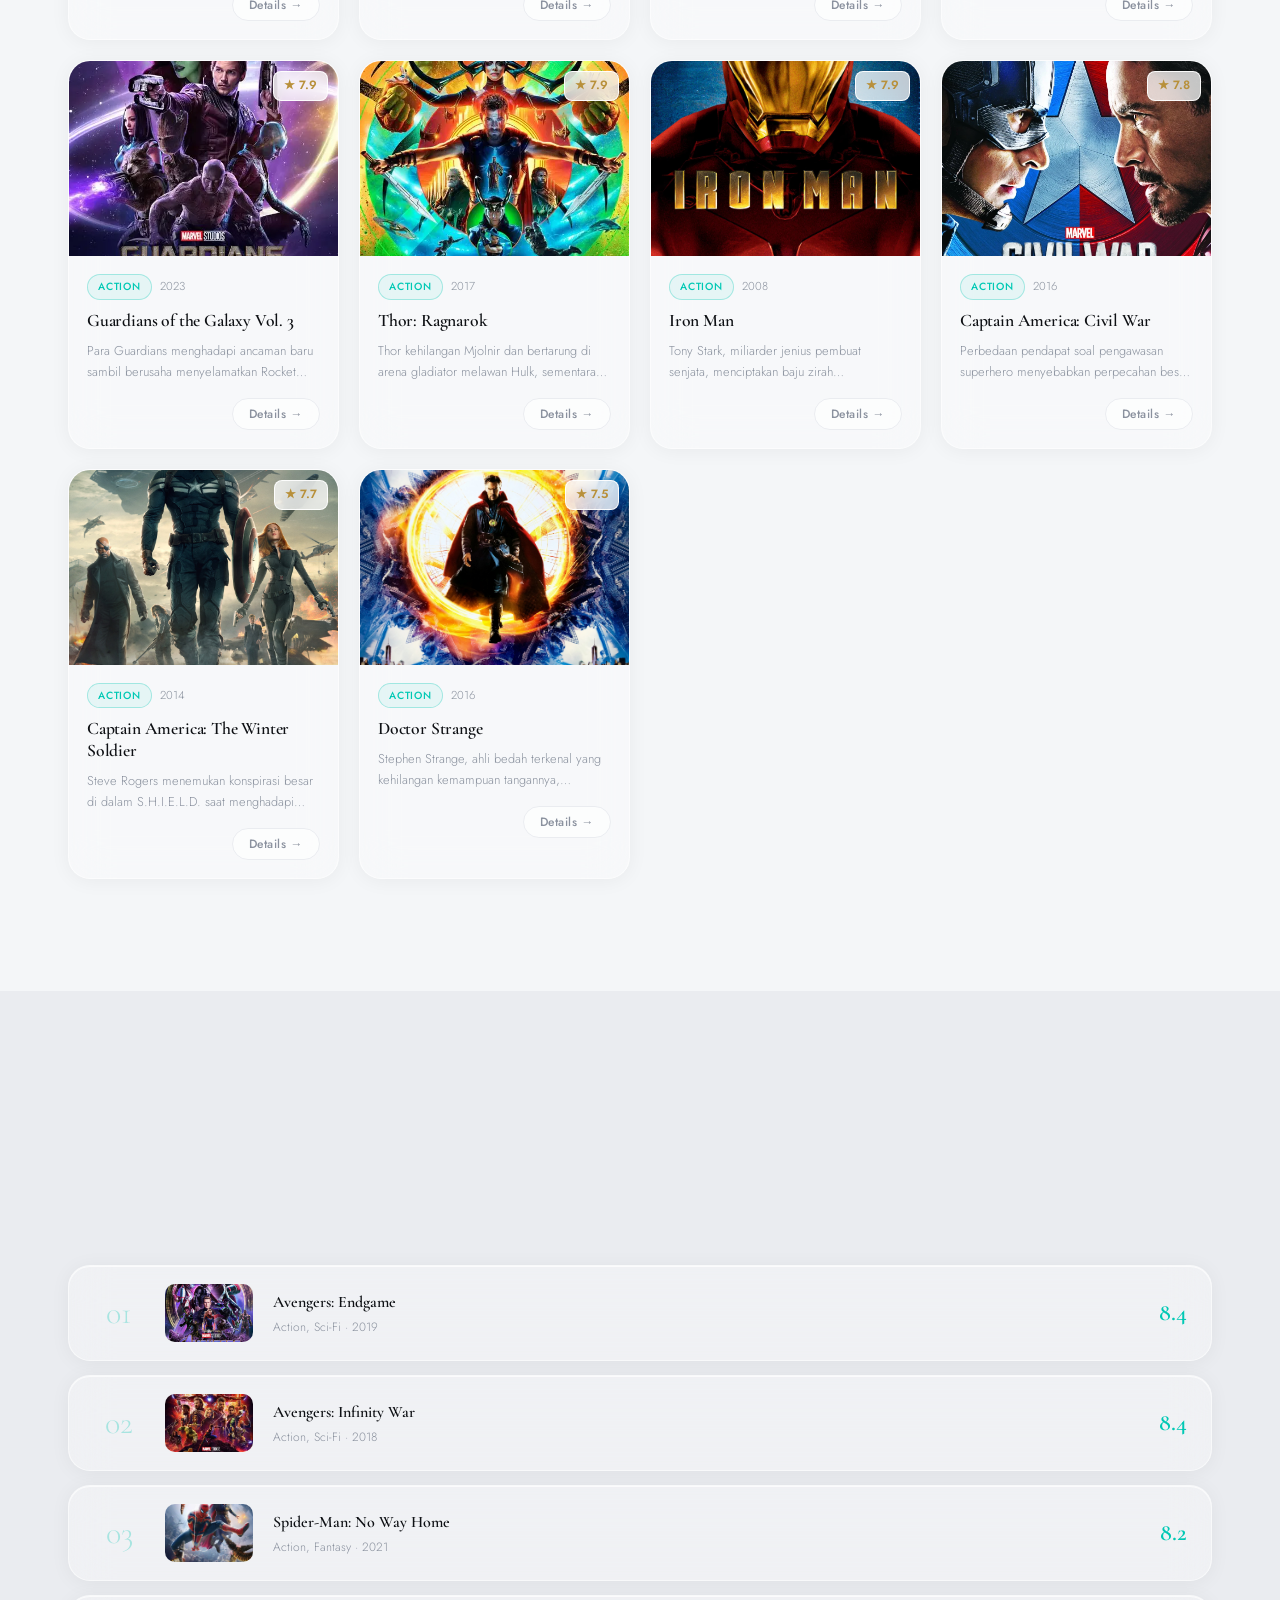
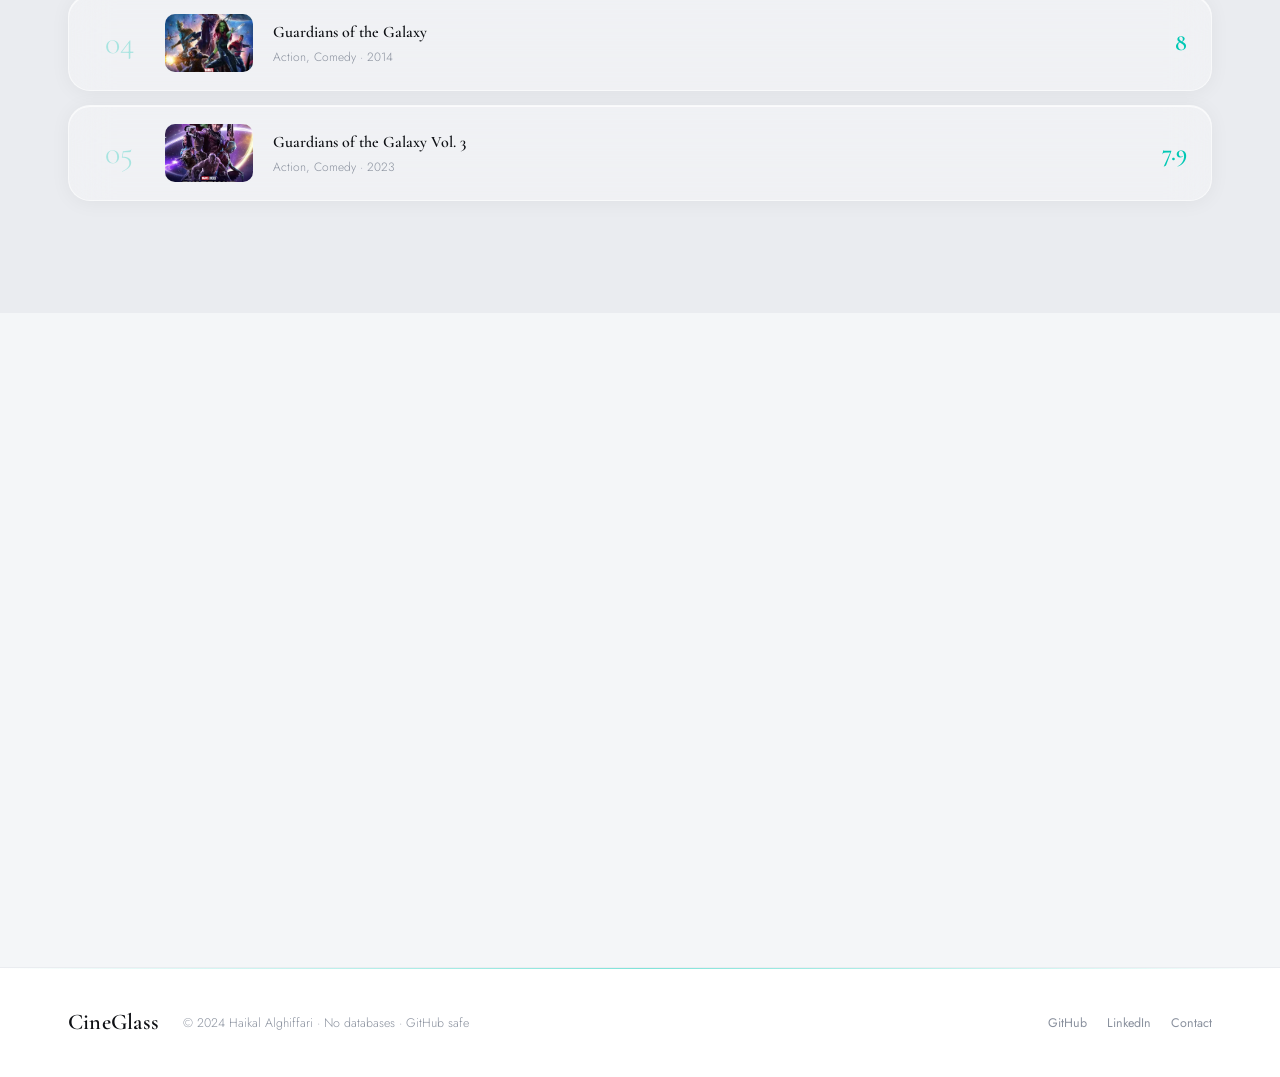
==== commit 3b68a9d1: "imaga" ====
--- a/index.html
+++ b/index.html
@@ -51,23 +51,6 @@
         <div class="hero-actions">
           <button class="btn-primary" onclick="scrollToSection('movies')">Browse Films</button>
           <button class="btn-outline" onclick="scrollToSection('toprated')">Top Rated</button>
-        </div>
-      </div>
-      <div class="hero-card-stack">
-        <div class="stack-card card-back">
-          <div class="stack-poster poster-placeholder-2"></div>
-          <div class="stack-info">
-            <span class="stack-genre">Sci-Fi</span>
-            <p class="stack-title">Infinity War</p>
-          </div>
-        </div>
-        <div class="stack-card card-front">
-          <div class="stack-poster poster-placeholder-1"></div>
-          <div class="stack-info">
-            <span class="stack-genre">Action</span>
-            <p class="stack-title">Endgame</p>
-            <span class="stack-rating">★ 8.4</span>
-          </div>
         </div>
       </div>
     </div>
--- a/style.css
+++ b/style.css
@@ -320,13 +320,13 @@
 .aqua-cross-3 { top: 15%; right: 12%; }
 
 .hero-inner {
-  max-width: 1200px;
+  max-width: 860px;
   margin: 0 auto;
   width: 100%;
-  display: grid;
-  grid-template-columns: 1fr 1fr;
-  gap: 80px;
-  align-items: center;
+  display: flex;
+  flex-direction: column;
+  align-items: center;
+  text-align: center;
   position: relative;
   z-index: 1;
 }
@@ -340,20 +340,20 @@
   letter-spacing: 0.16em;
   text-transform: uppercase;
   color: var(--aqua);
-  margin-bottom: 20px;
-  padding: 7px 16px;
+  margin-bottom: 28px;
+  padding: 7px 18px;
   background: var(--aqua-faint);
   border-radius: 100px;
   border: 1px solid var(--aqua-border);
 }
 .hero-text h1 {
   font-family: var(--font-display);
-  font-size: clamp(3rem, 5.5vw, 4.6rem);
+  font-size: clamp(3.8rem, 7vw, 6.4rem);
   font-weight: 600;
   color: var(--darker);
-  line-height: 1.05;
+  line-height: 1.04;
   letter-spacing: -0.02em;
-  margin-bottom: 22px;
+  margin-bottom: 28px;
 }
 .hero-text h1 em {
   font-style: italic;
@@ -361,46 +361,16 @@
   color: var(--aqua);
 }
 .hero-text p {
-  font-size: 1rem;
+  font-size: 1.05rem;
   font-weight: 300;
   color: var(--subtle);
-  line-height: 1.75;
-  max-width: 420px;
-  margin-bottom: 36px;
-}
-.hero-actions { display: flex; gap: 12px; flex-wrap: wrap; }
-
-/* HERO CARD STACK */
-.hero-card-stack {
-  position: relative;
-  height: 440px;
-  display: flex;
-  align-items: center;
-  justify-content: center;
-}
-.stack-card {
-  position: absolute;
-  width: 220px;
-  background: var(--liquid);
-  backdrop-filter: var(--blur);
-  -webkit-backdrop-filter: var(--blur);
-  border: 1px solid var(--liquid-border);
-  border-radius: var(--radius-lg);
-  overflow: hidden;
-  box-shadow: var(--shadow-lg), inset 0 1px 0 rgba(255,255,255,0.6);
-}
-.card-front { right: 30px; top: 30px; z-index: 2; animation: floatA 5s ease-in-out infinite; }
-.card-back { right: 110px; top: 80px; z-index: 1; opacity: 0.65; animation: floatB 5s ease-in-out 1.8s infinite; }
-@keyframes floatA { 0%,100%{transform:translateY(0)} 50%{transform:translateY(-12px)} }
-@keyframes floatB { 0%,100%{transform:rotate(-5deg)translateY(0)} 50%{transform:rotate(-5deg)translateY(-9px)} }
-.stack-poster { height: 260px; overflow: hidden; background: var(--light); }
-.stack-poster img { width:100%; height:100%; object-fit:cover; display:block; }
-.poster-placeholder-1 { background: linear-gradient(160deg,#c0d0e8,#d0c0e0,#c0e0e8); }
-.poster-placeholder-2 { background: linear-gradient(160deg,#c8e4dc,#b8cce8,#d0c8e0); }
-.stack-info { padding: 14px 16px; }
-.stack-genre { font-size:0.65rem; font-weight:500; letter-spacing:0.1em; text-transform:uppercase; color:var(--aqua); display:block; margin-bottom:4px; }
-.stack-title { font-family:var(--font-display); font-size:1.05rem; font-weight:600; color:var(--darker); margin-bottom:4px; }
-.stack-rating { font-size:0.76rem; font-weight:500; color:#b8903a; letter-spacing:0.02em; }
+  line-height: 1.8;
+  max-width: 520px;
+  margin: 0 auto 40px;
+}
+.hero-actions { display: flex; gap: 14px; flex-wrap: wrap; justify-content: center; }
+
+/* hero card stack removed */
 
 /* ===== FILTER BAR ===== */
 .filter-bar { display:flex; gap:8px; flex-wrap:wrap; margin-bottom:44px; }
@@ -839,10 +809,6 @@
 
 /* ===== RESPONSIVE ===== */
 @media (max-width: 1024px) {
-  .hero-inner { grid-template-columns:1fr; gap:48px; text-align:center; }
-  .hero-text p { margin:0 auto 36px; }
-  .hero-actions { justify-content:center; }
-  .hero-card-stack { height:300px; }
   .contact-wrap { grid-template-columns:1fr; gap:48px; }
 }
 @media (max-width: 768px) {
@@ -859,7 +825,7 @@
   .nav-link { font-size:1.1rem; padding:12px 28px; }
   .nav-cta { display:none; }
   .hamburger { display:flex; z-index:1000; }
-  .hero-card-stack { display:none; }
+  .hero-text h1 { font-size: clamp(3rem, 10vw, 4.5rem); }
   .toprated-item { grid-template-columns:40px 70px 1fr auto; gap:14px; padding:16px; }
   .contact-right { padding:24px; }
   .form-row { grid-template-columns:1fr; }
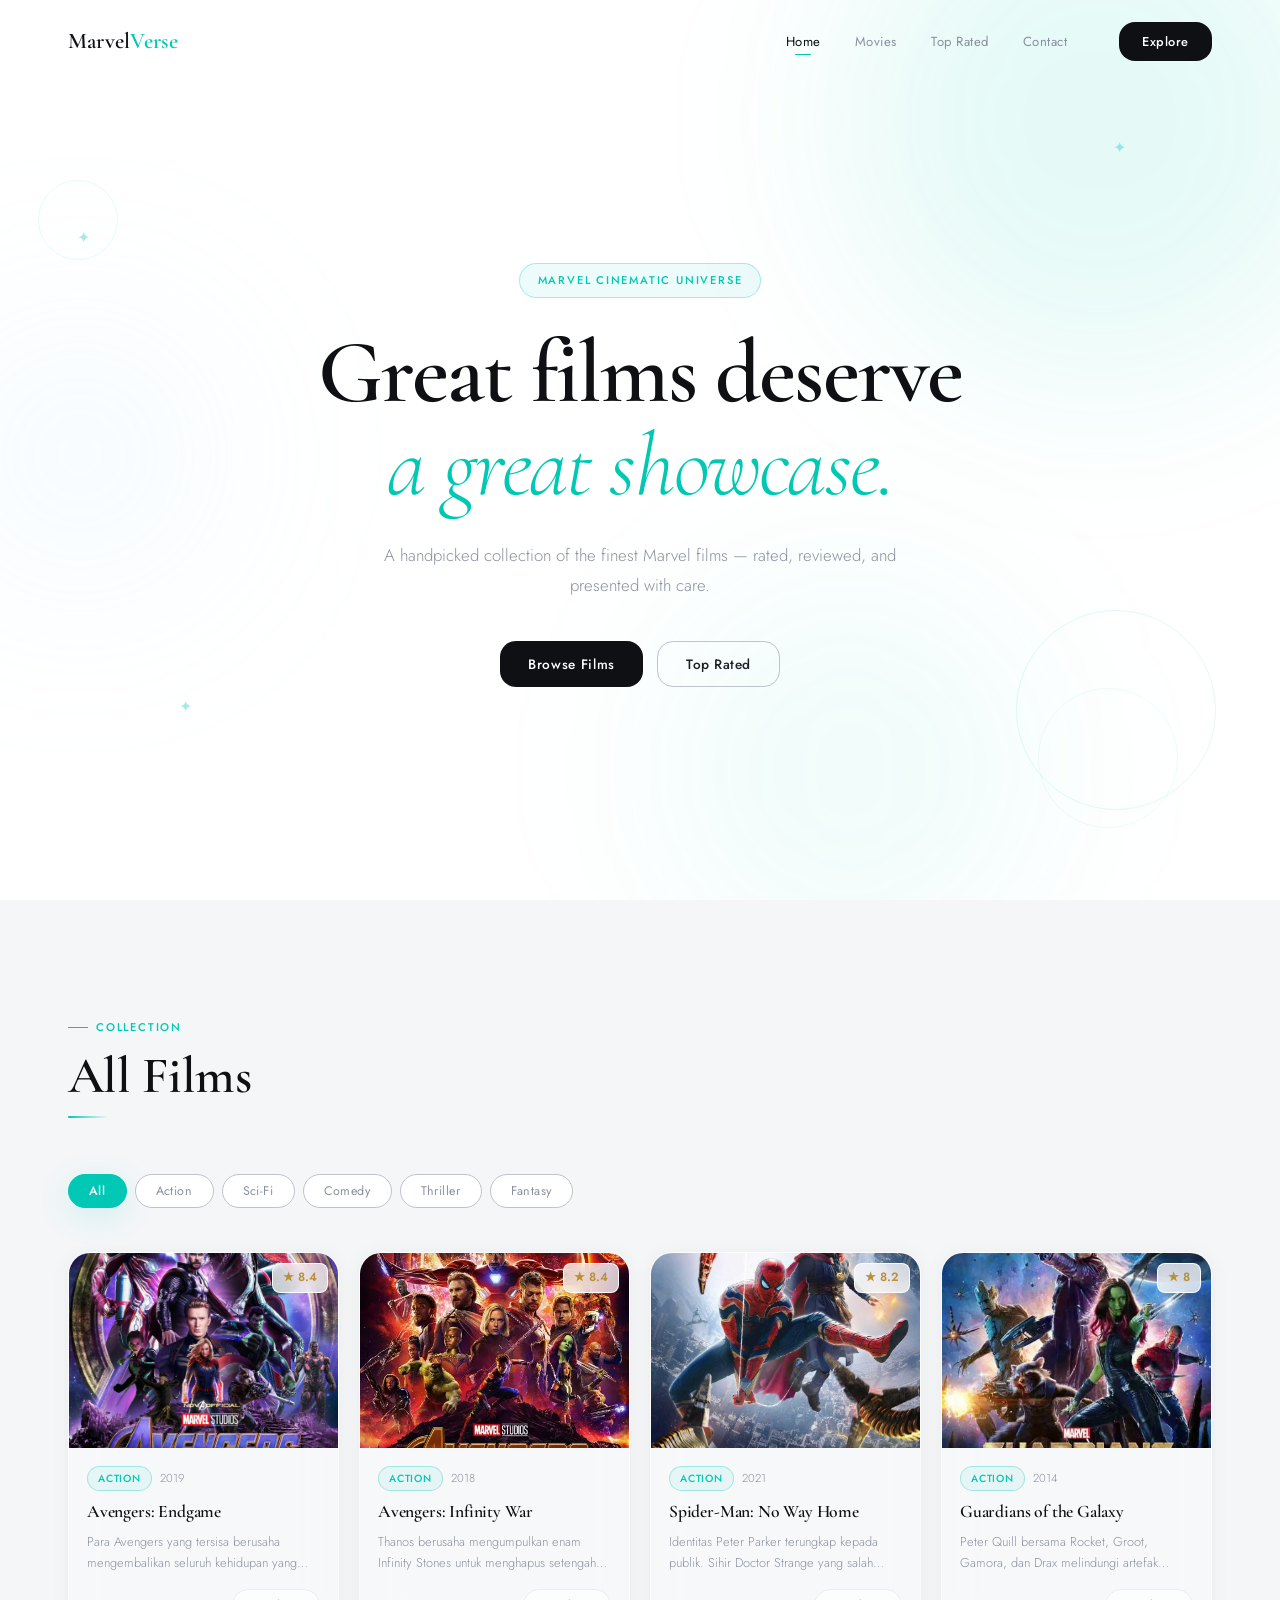
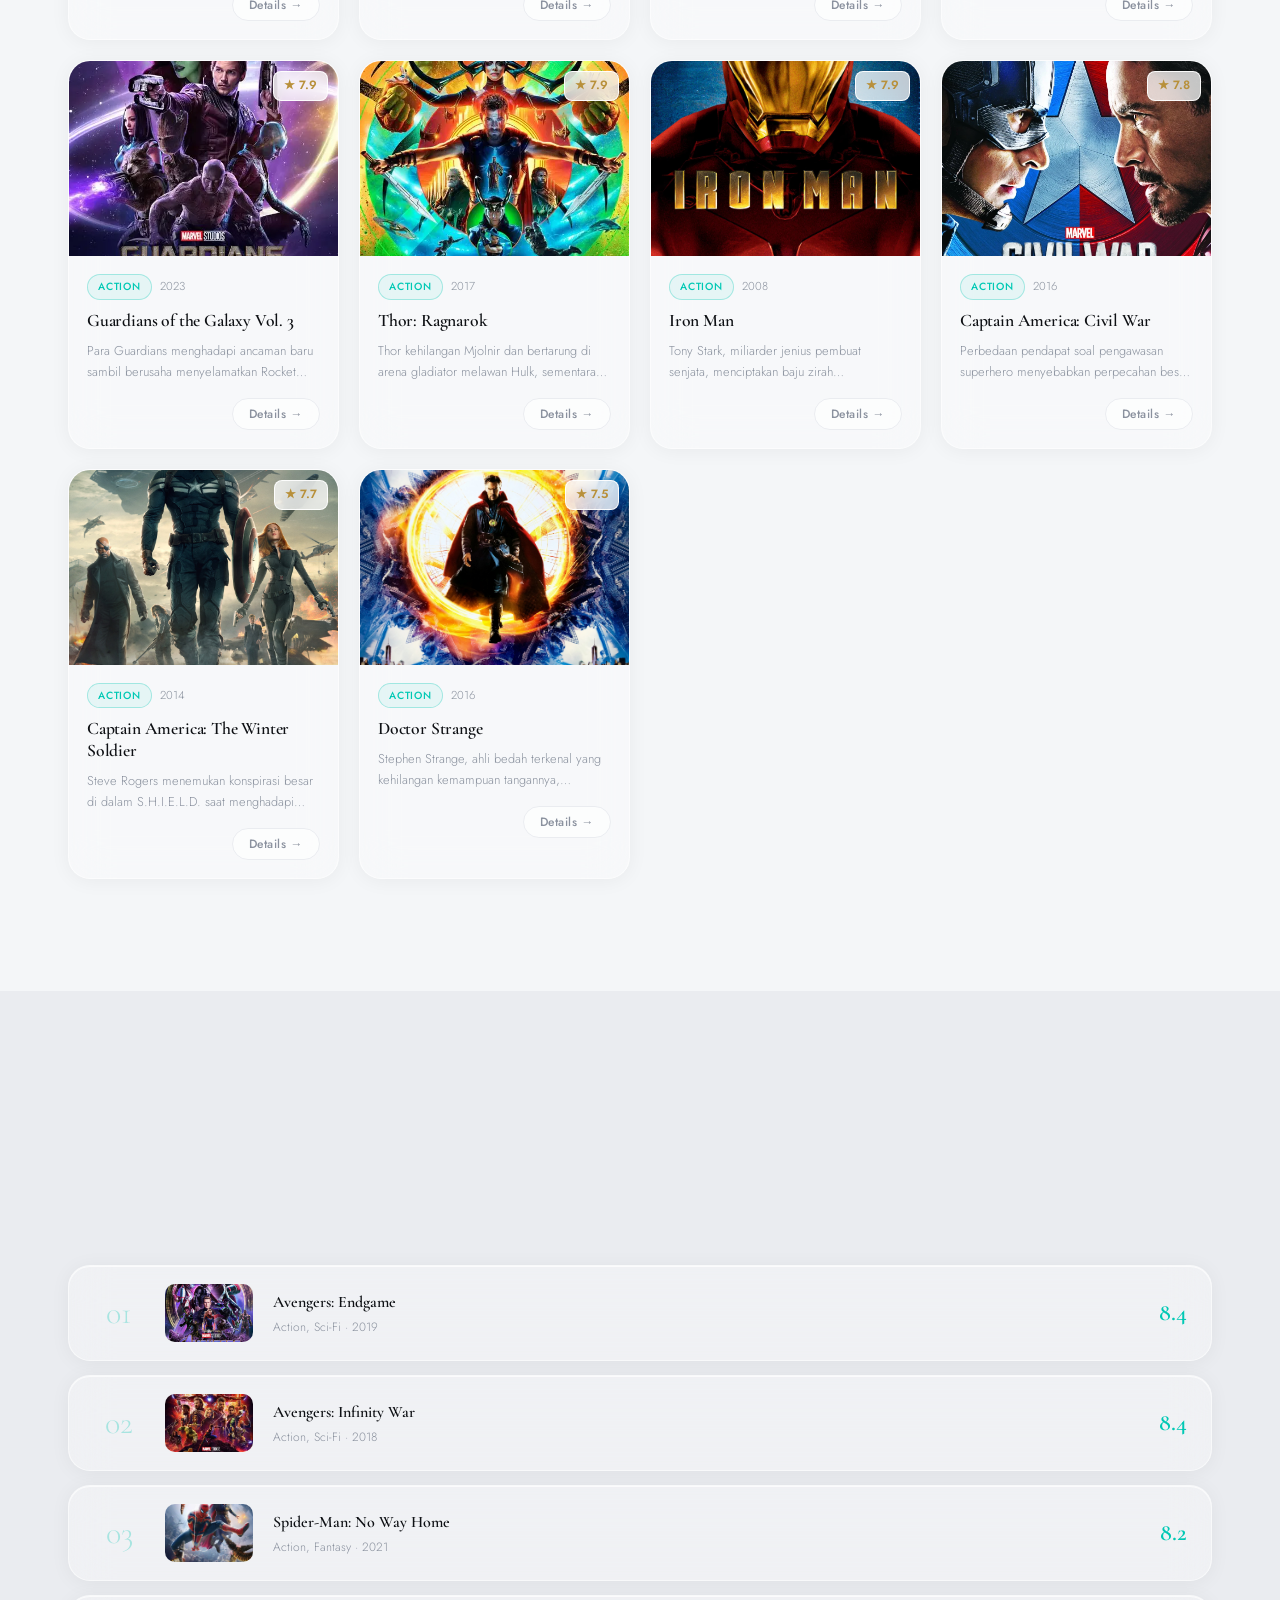
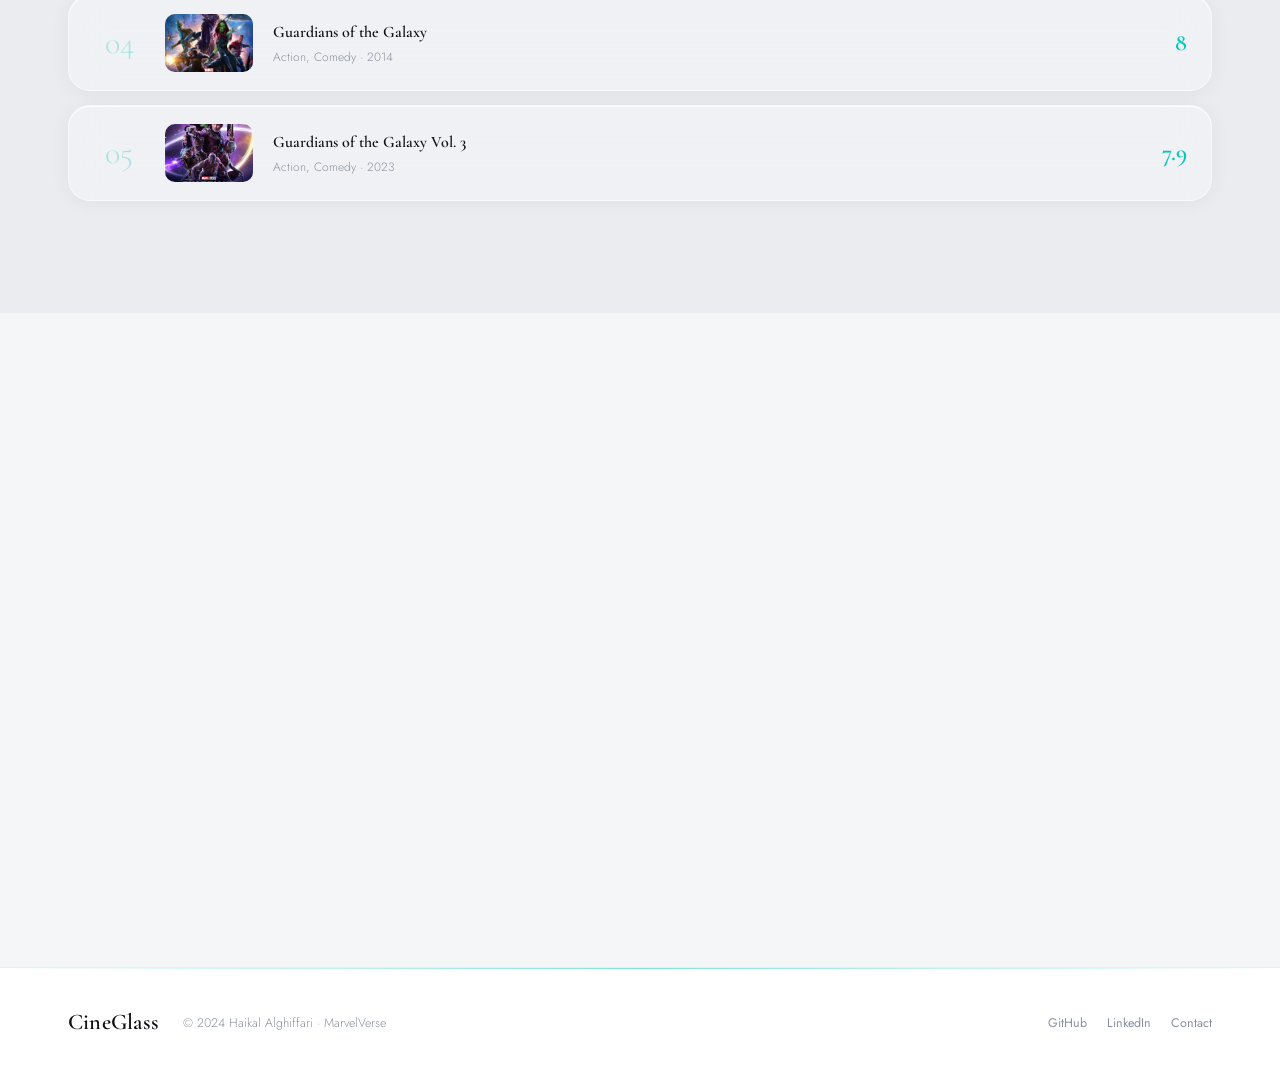
==== commit d6b9d57b: "imagqa" ====
--- a/index.html
+++ b/index.html
@@ -3,7 +3,7 @@
 <head>
   <meta charset="UTF-8" />
   <meta name="viewport" content="width=device-width, initial-scale=1.0" />
-  <title>CineGlass — Marvel Showcase</title>
+  <title>MarvelVerse</title>
   <meta name="description" content="A curated Marvel film showcase by Haikal Alghiffari." />
   <link rel="preconnect" href="https://fonts.googleapis.com" />
   <link rel="preconnect" href="https://fonts.gstatic.com" crossorigin />
@@ -15,7 +15,7 @@
   <!-- NAVBAR -->
   <nav class="navbar" id="navbar">
     <div class="nav-container">
-      <a href="#home" class="nav-logo">Cine<span>Glass</span></a>
+      <a href="#home" class="nav-logo">Marvel<span>Verse</span></a>
       <ul class="nav-menu" id="navMenu">
         <li><a href="#home" class="nav-link active">Home</a></li>
         <li><a href="#movies" class="nav-link">Movies</a></li>
@@ -159,7 +159,7 @@
     <div class="container">
       <div class="footer-inner">
         <span class="nav-logo">CineGlass</span>
-        <p>© 2024 Haikal Alghiffari · No databases · GitHub safe</p>
+        <p>© 2024 Haikal Alghiffari · MarvelVerse</p>
         <div class="footer-links">
           <a href="https://github.com/Haikalalghiffari" target="_blank" rel="noopener">GitHub</a>
           <a href="https://www.linkedin.com/in/haikal-alghiffari-sunggoro-9504b1319" target="_blank" rel="noopener">LinkedIn</a>
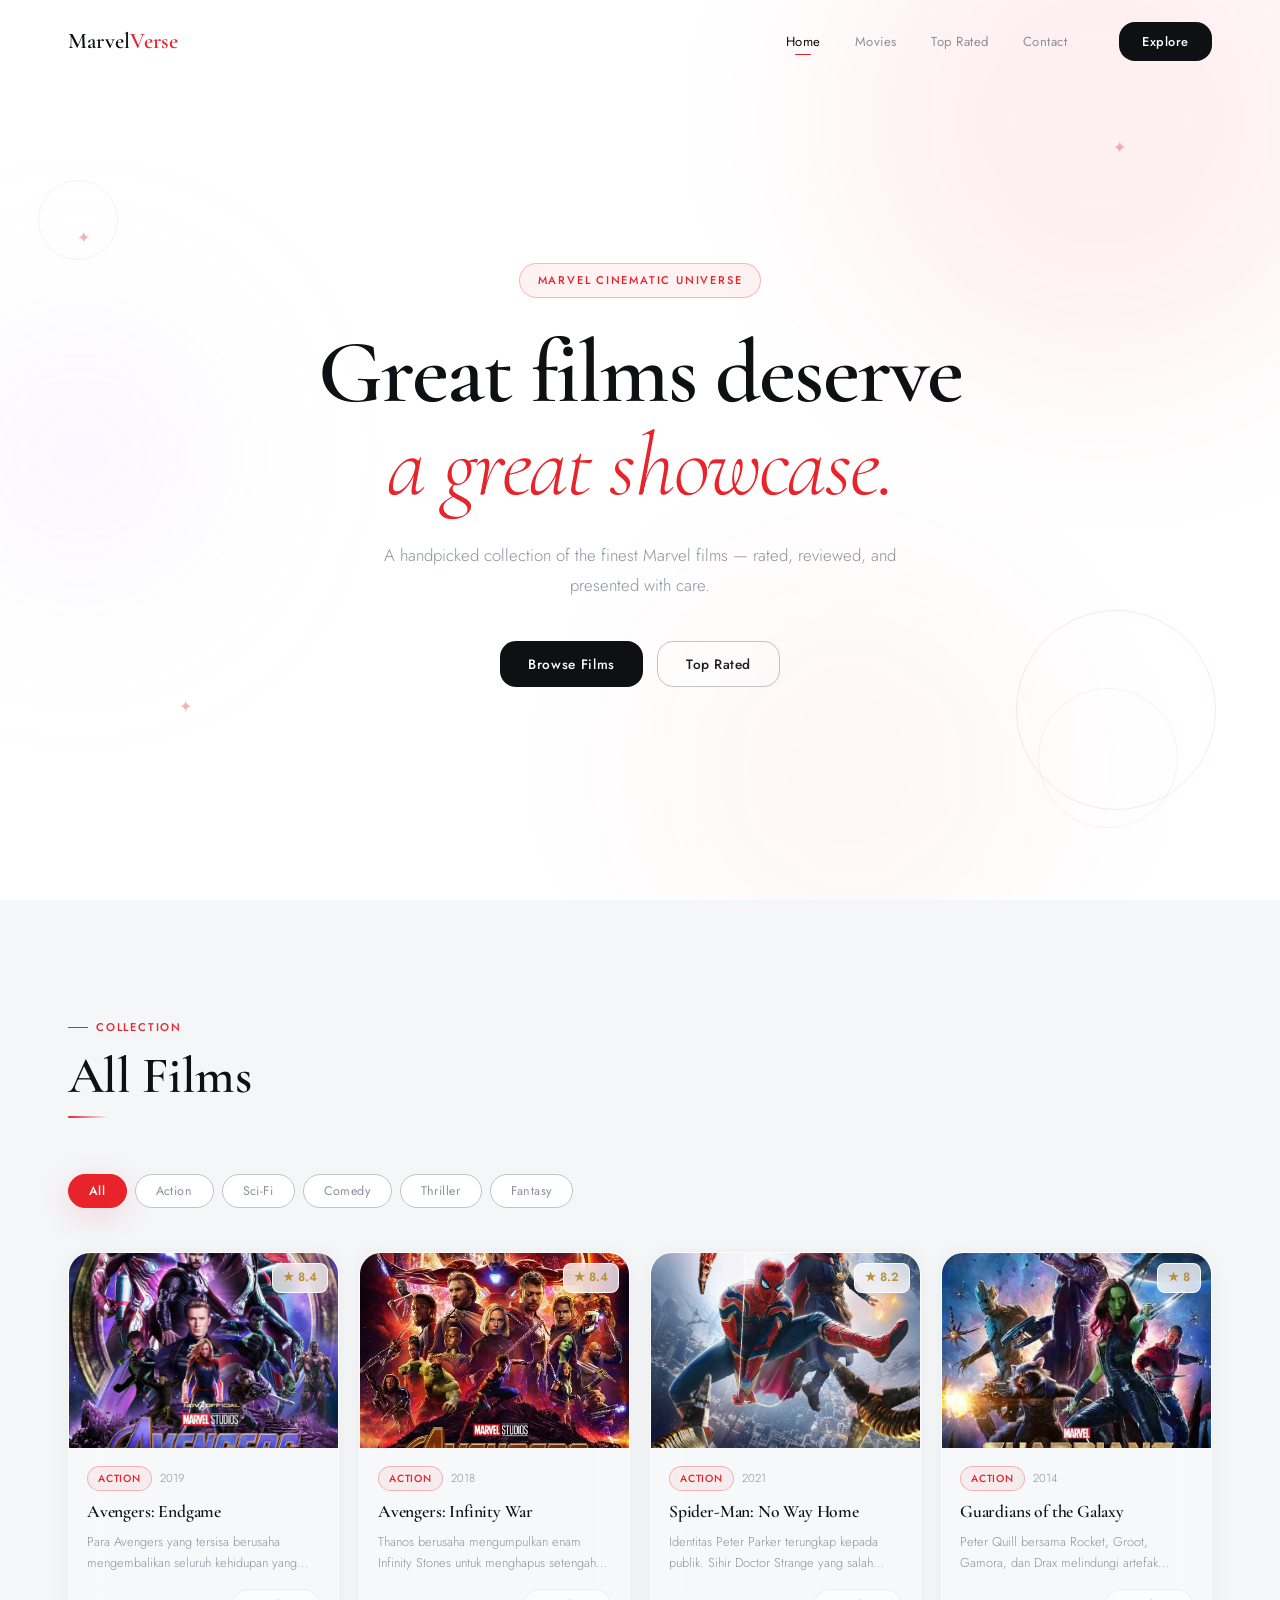
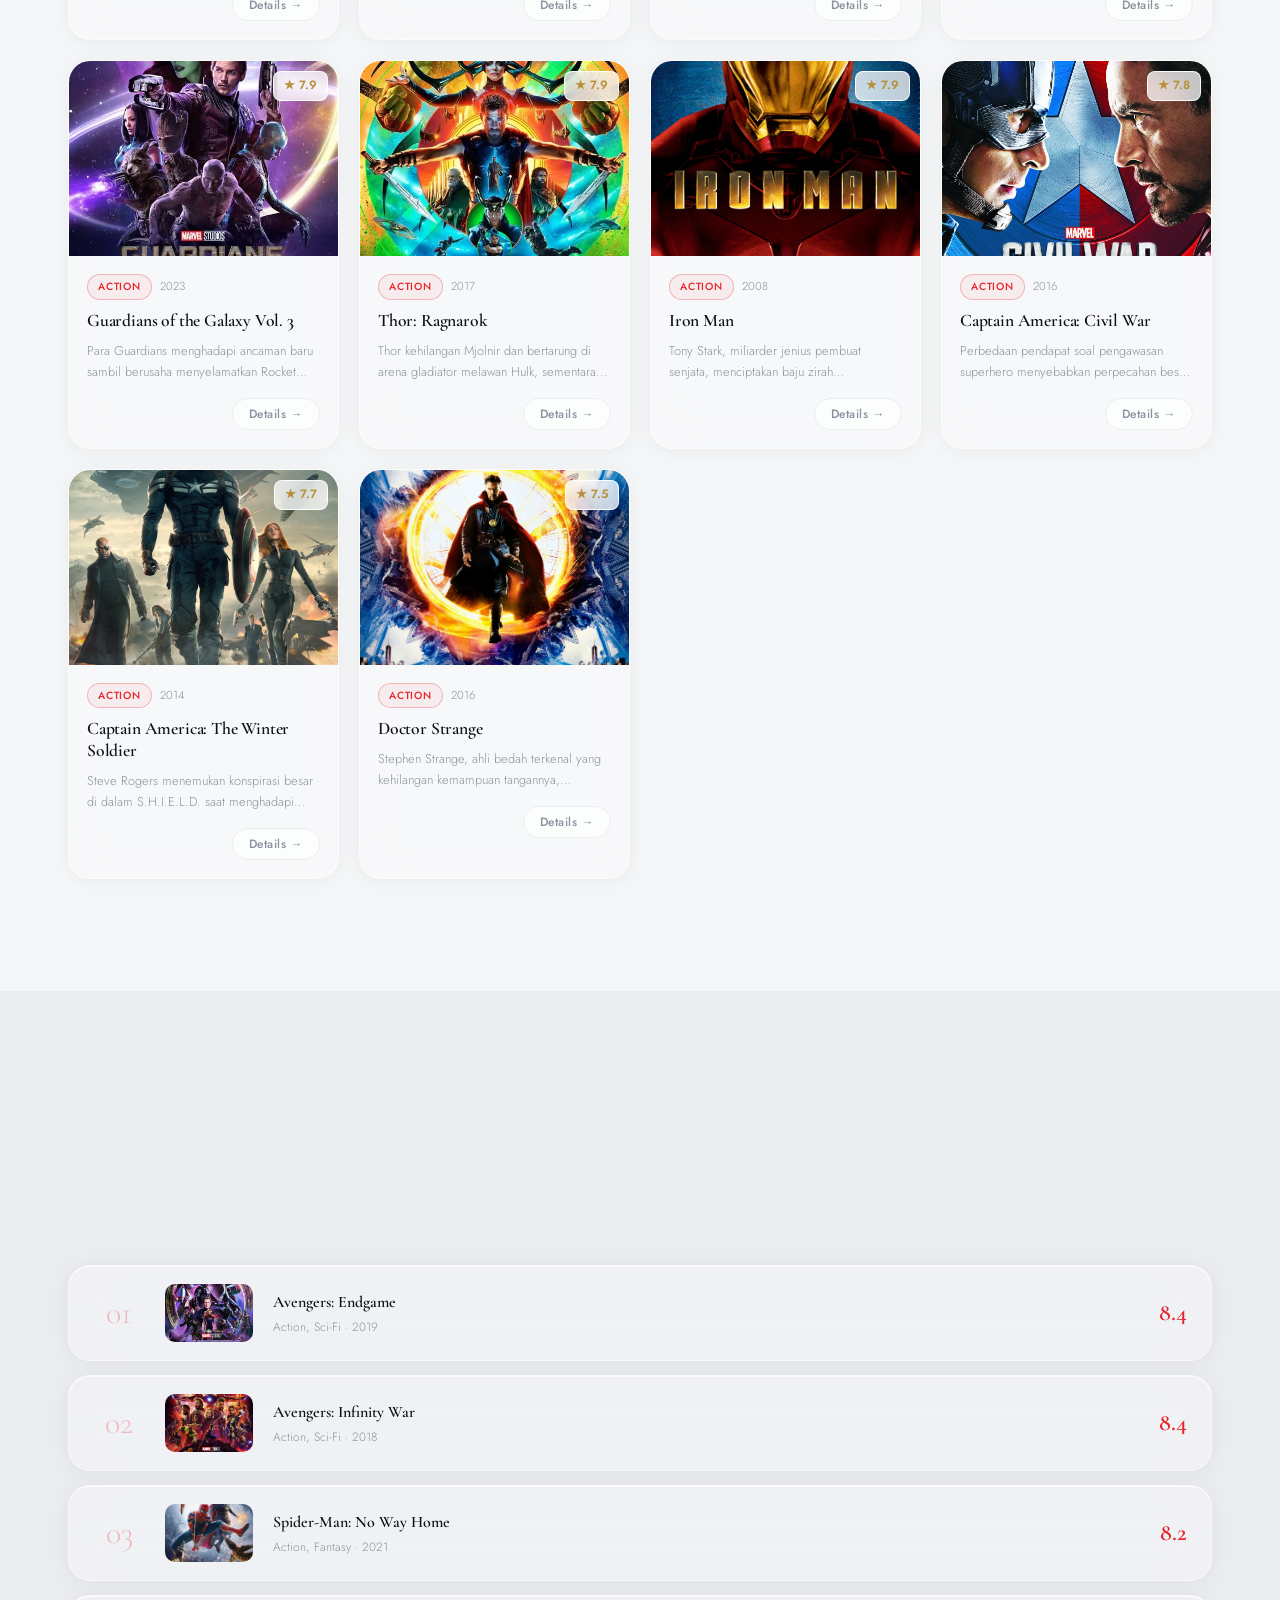
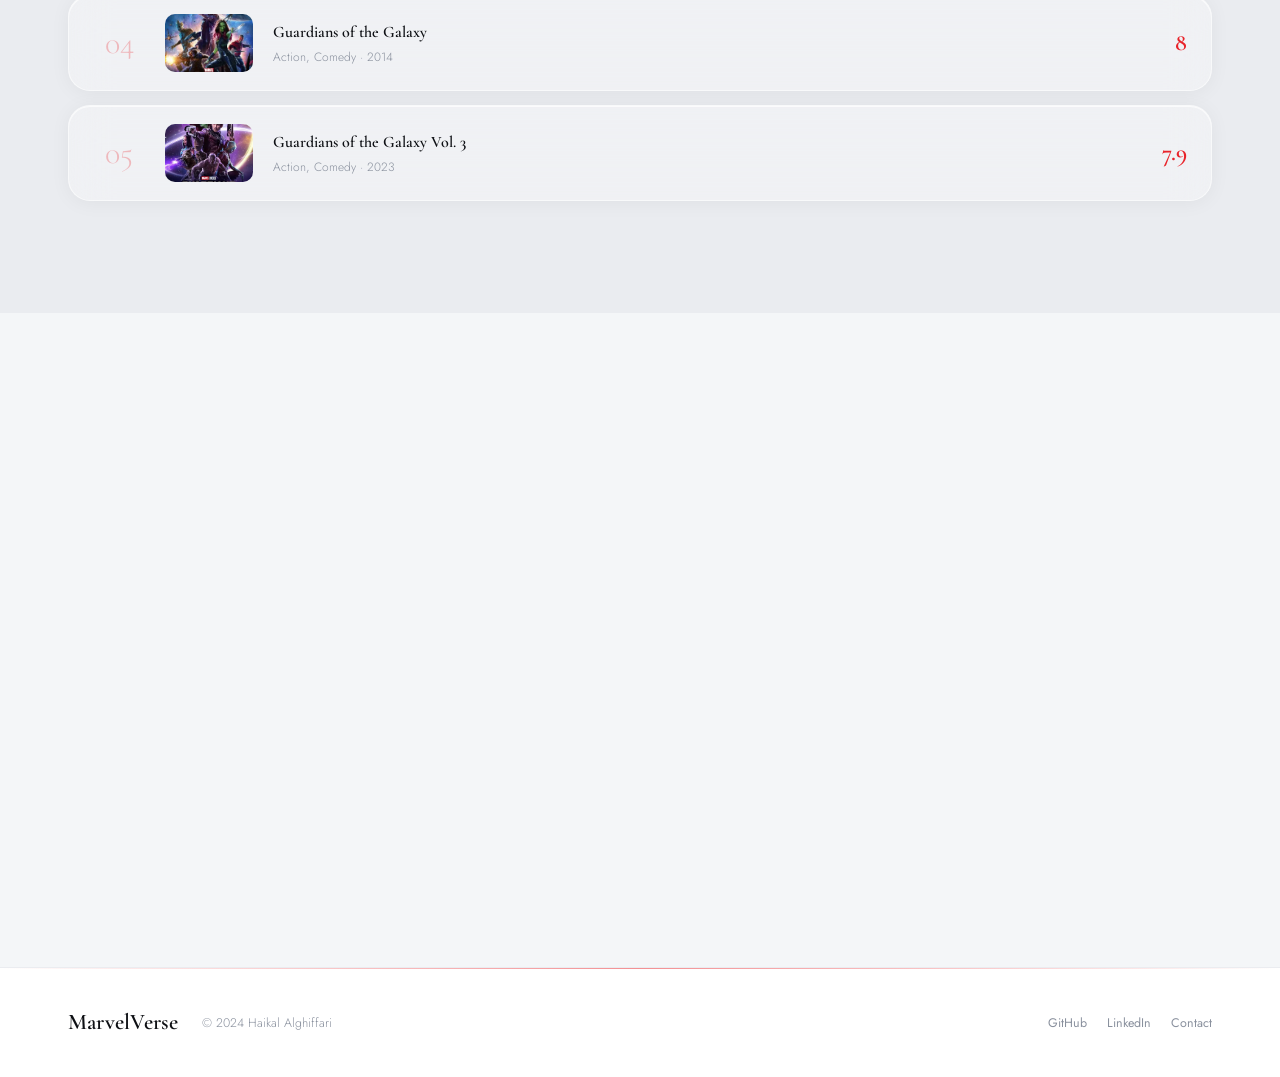
==== commit 7433e4a1: "imagqqa" ====
--- a/index.html
+++ b/index.html
@@ -158,8 +158,8 @@
   <footer class="footer">
     <div class="container">
       <div class="footer-inner">
-        <span class="nav-logo">CineGlass</span>
-        <p>© 2024 Haikal Alghiffari · MarvelVerse</p>
+        <span class="nav-logo">MarvelVerse</span>
+        <p>© 2024 Haikal Alghiffari</p>
         <div class="footer-links">
           <a href="https://github.com/Haikalalghiffari" target="_blank" rel="noopener">GitHub</a>
           <a href="https://www.linkedin.com/in/haikal-alghiffari-sunggoro-9504b1319" target="_blank" rel="noopener">LinkedIn</a>
--- a/style.css
+++ b/style.css
@@ -1,5 +1,5 @@
 /* =============================================
-   CINEGLASS — Elegant Liquid Glass + Aqua
+   CINEGLASS — Elegant Liquid Glass + Marvel Red
    style.css
    ============================================= */
 
@@ -14,13 +14,13 @@
   --dark: #1c1f26;
   --darker: #0e1014;
 
-  /* Aqua accent */
-  --aqua: #00c8b4;
-  --aqua-light: #00e5cc;
-  --aqua-dim: rgba(0, 200, 180, 0.18);
-  --aqua-faint: rgba(0, 200, 180, 0.07);
-  --aqua-border: rgba(0, 200, 180, 0.3);
-  --aqua-glow: 0 0 24px rgba(0, 200, 180, 0.2);
+  /* Marvel Red accent */
+  --aqua: #e8232a;
+  --aqua-light: #ff3d44;
+  --aqua-dim: rgba(232, 35, 42, 0.18);
+  --aqua-faint: rgba(232, 35, 42, 0.06);
+  --aqua-border: rgba(232, 35, 42, 0.28);
+  --aqua-glow: 0 0 24px rgba(232, 35, 42, 0.18);
 
   /* Liquid glass */
   --liquid: rgba(255, 255, 255, 0.28);
@@ -43,7 +43,7 @@
   --shadow: 0 2px 20px rgba(0,0,0,0.05);
   --shadow-md: 0 8px 40px rgba(0,0,0,0.09);
   --shadow-lg: 0 20px 64px rgba(0,0,0,0.13);
-  --shadow-aqua: 0 8px 32px rgba(0,200,180,0.15);
+  --shadow-aqua: 0 8px 32px rgba(232,35,42,0.15);
 
   --ease: cubic-bezier(0.4, 0, 0.2, 1);
   --t: all 0.3s var(--ease);
@@ -274,9 +274,9 @@
   border-radius: 50%;
   filter: blur(90px);
 }
-.blob-1 { width: 520px; height: 520px; background: rgba(0,200,180,0.1); top: -140px; right: -80px; }
-.blob-2 { width: 380px; height: 380px; background: rgba(0,200,180,0.06); bottom: -60px; right: 240px; }
-.blob-3 { width: 280px; height: 280px; background: rgba(180,220,255,0.12); top: 35%; left: -60px; }
+.blob-1 { width: 520px; height: 520px; background: rgba(232,35,42,0.07); top: -140px; right: -80px; }
+.blob-2 { width: 380px; height: 380px; background: rgba(232,35,42,0.04); bottom: -60px; right: 240px; }
+.blob-3 { width: 280px; height: 280px; background: rgba(200,180,255,0.1); top: 35%; left: -60px; }
 
 /* aqua siluet decorative shapes */
 .aqua-shape {
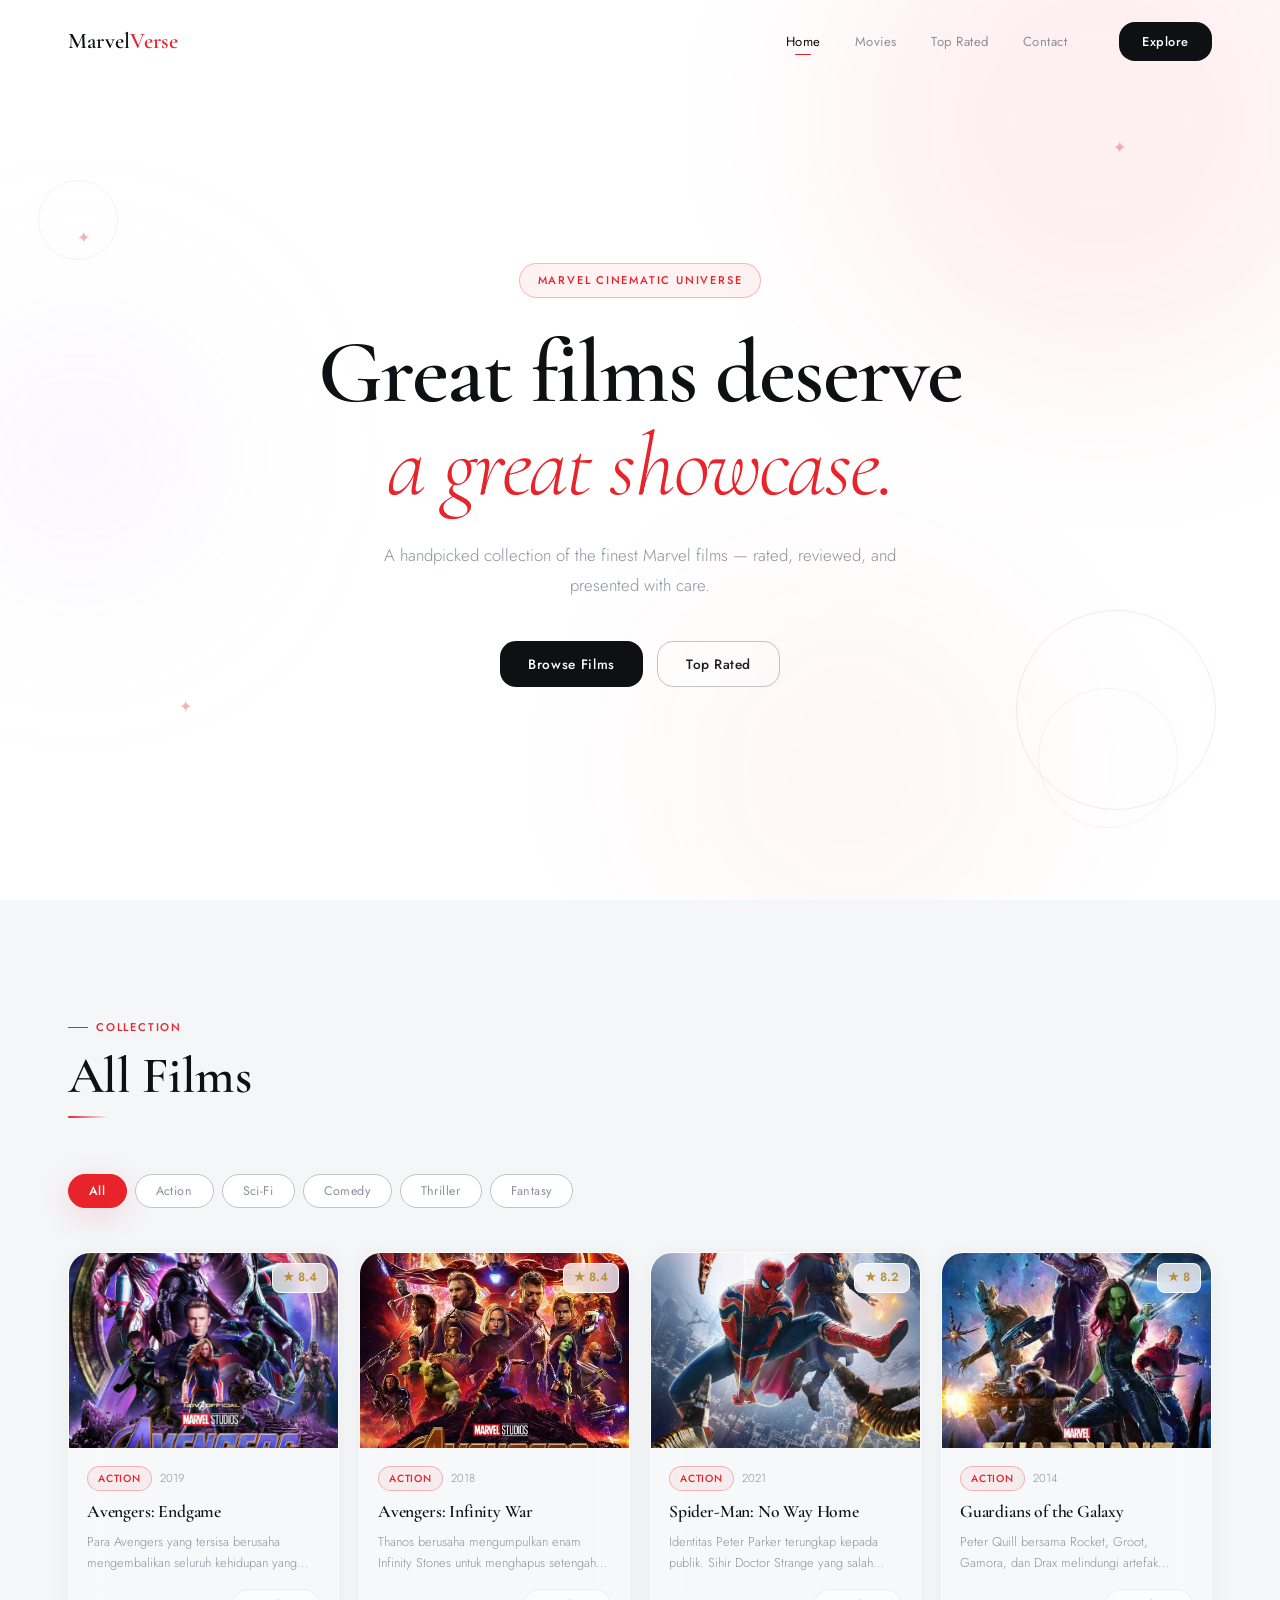
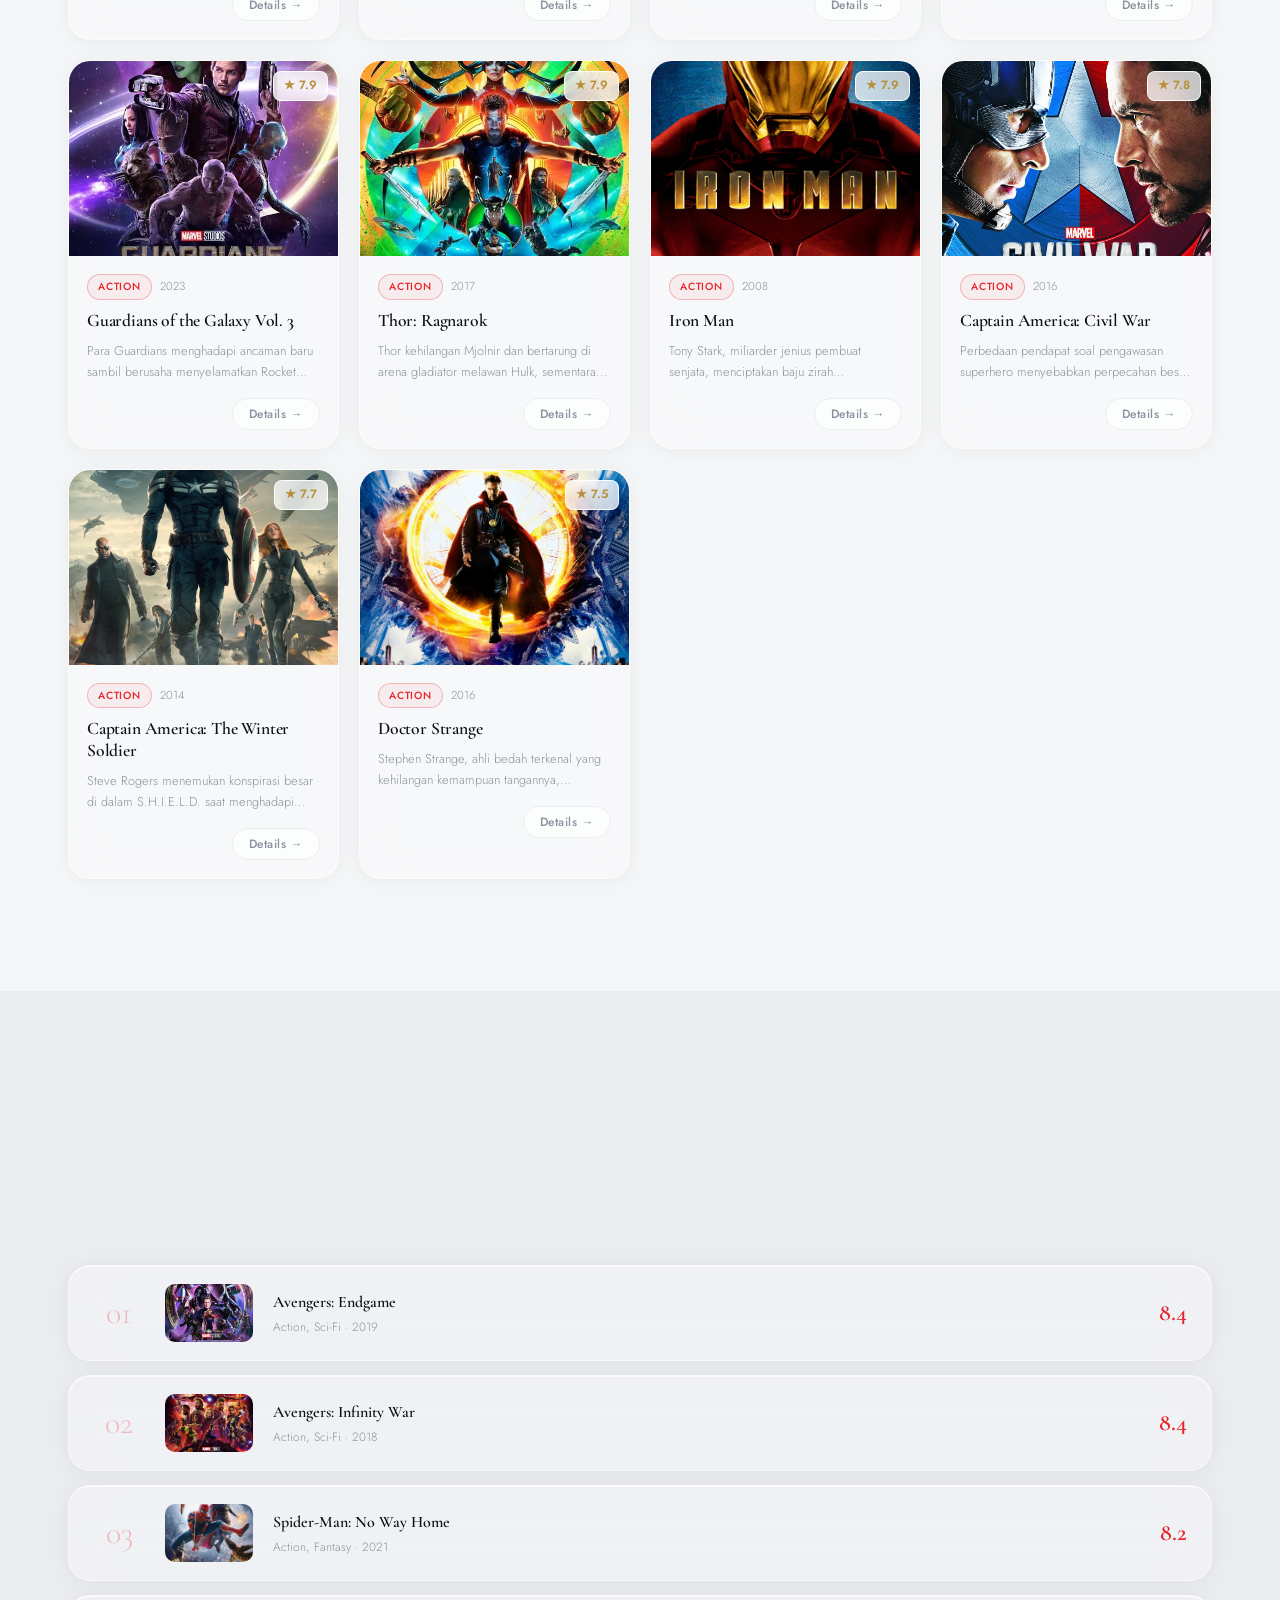
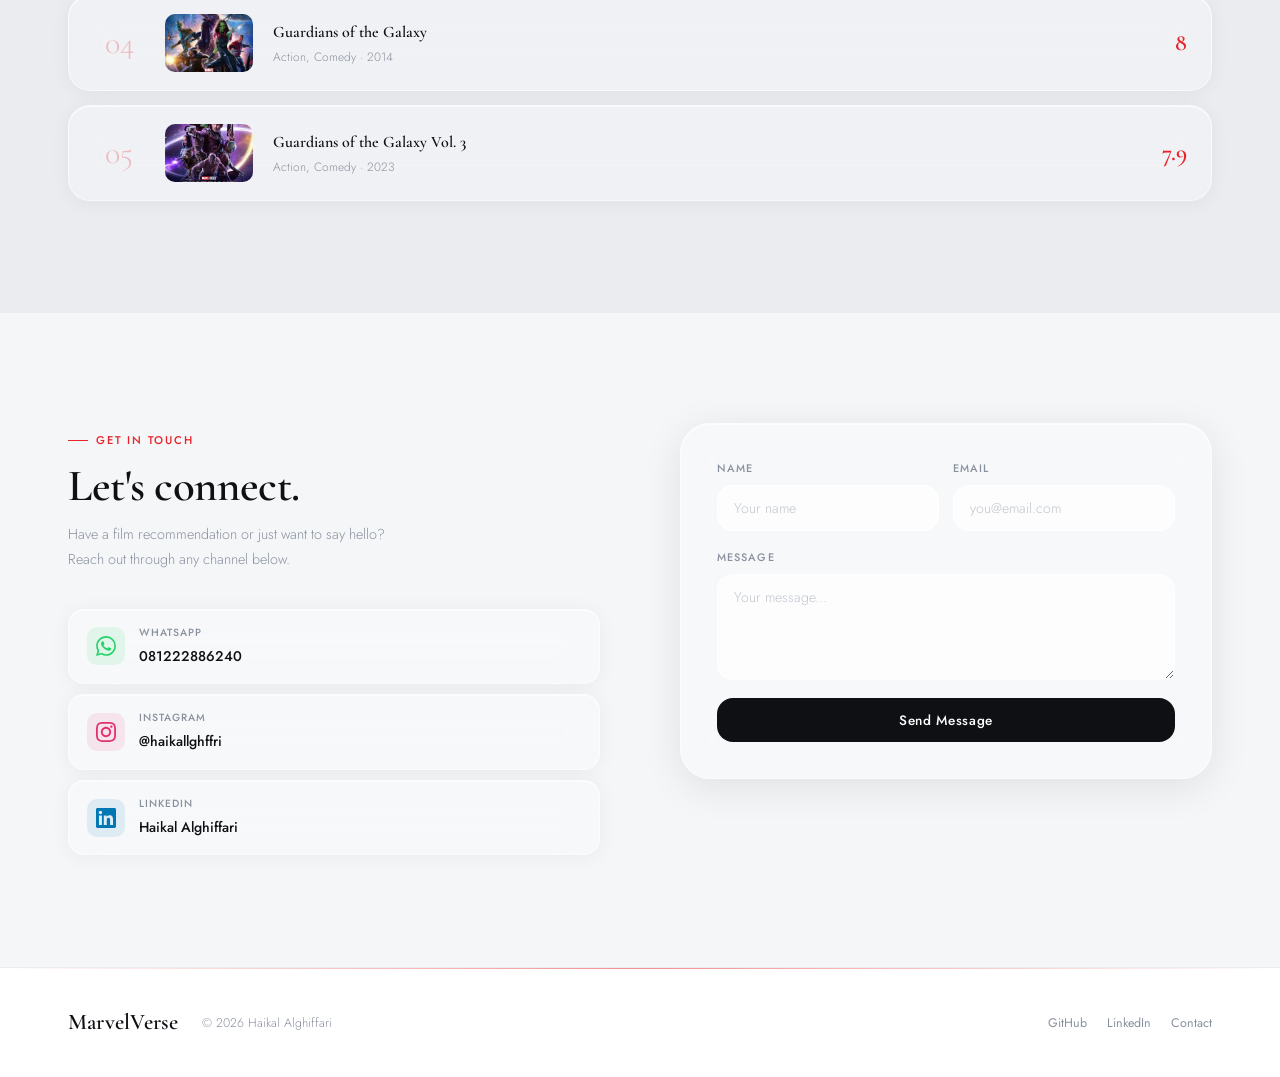
==== commit 455cccdd: "imagqqaa" ====
--- a/index.html
+++ b/index.html
@@ -159,7 +159,7 @@
     <div class="container">
       <div class="footer-inner">
         <span class="nav-logo">MarvelVerse</span>
-        <p>© 2024 Haikal Alghiffari</p>
+        <p>© 2026 Haikal Alghiffari</p>
         <div class="footer-links">
           <a href="https://github.com/Haikalalghiffari" target="_blank" rel="noopener">GitHub</a>
           <a href="https://www.linkedin.com/in/haikal-alghiffari-sunggoro-9504b1319" target="_blank" rel="noopener">LinkedIn</a>
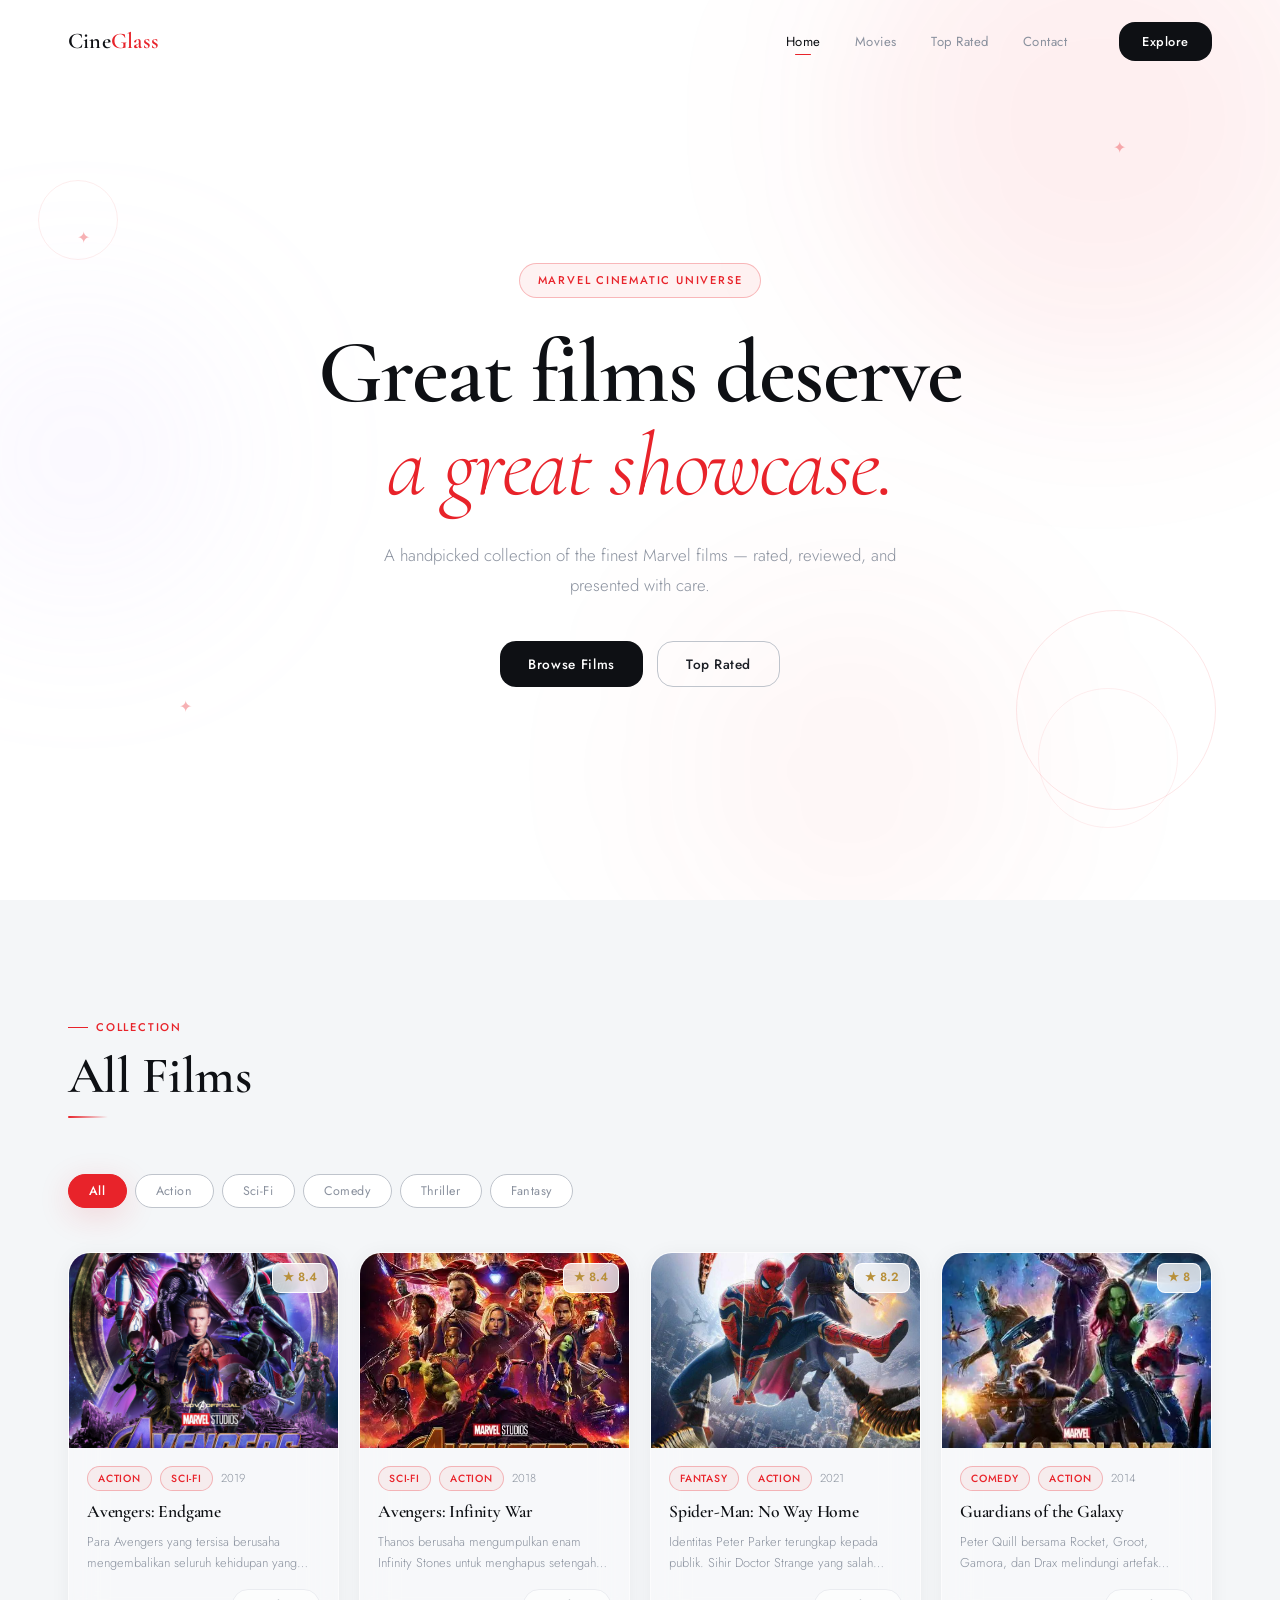
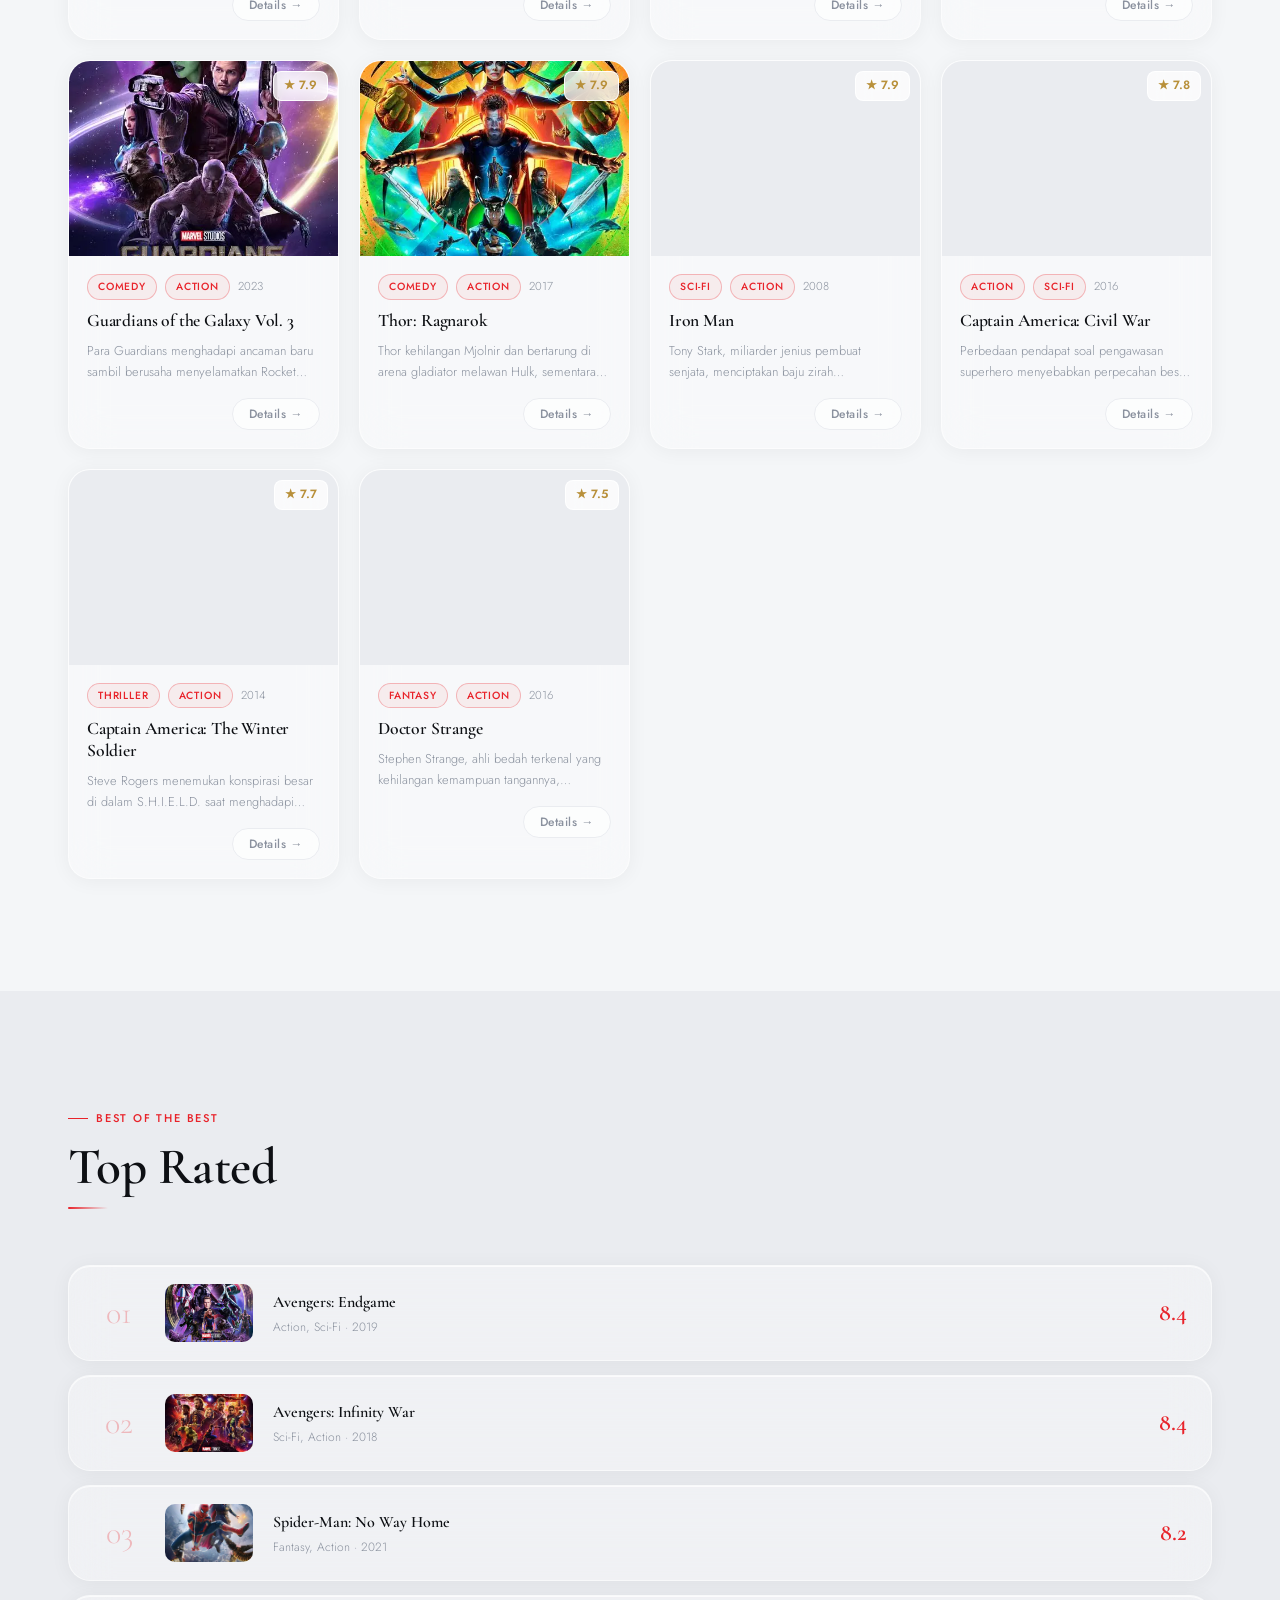
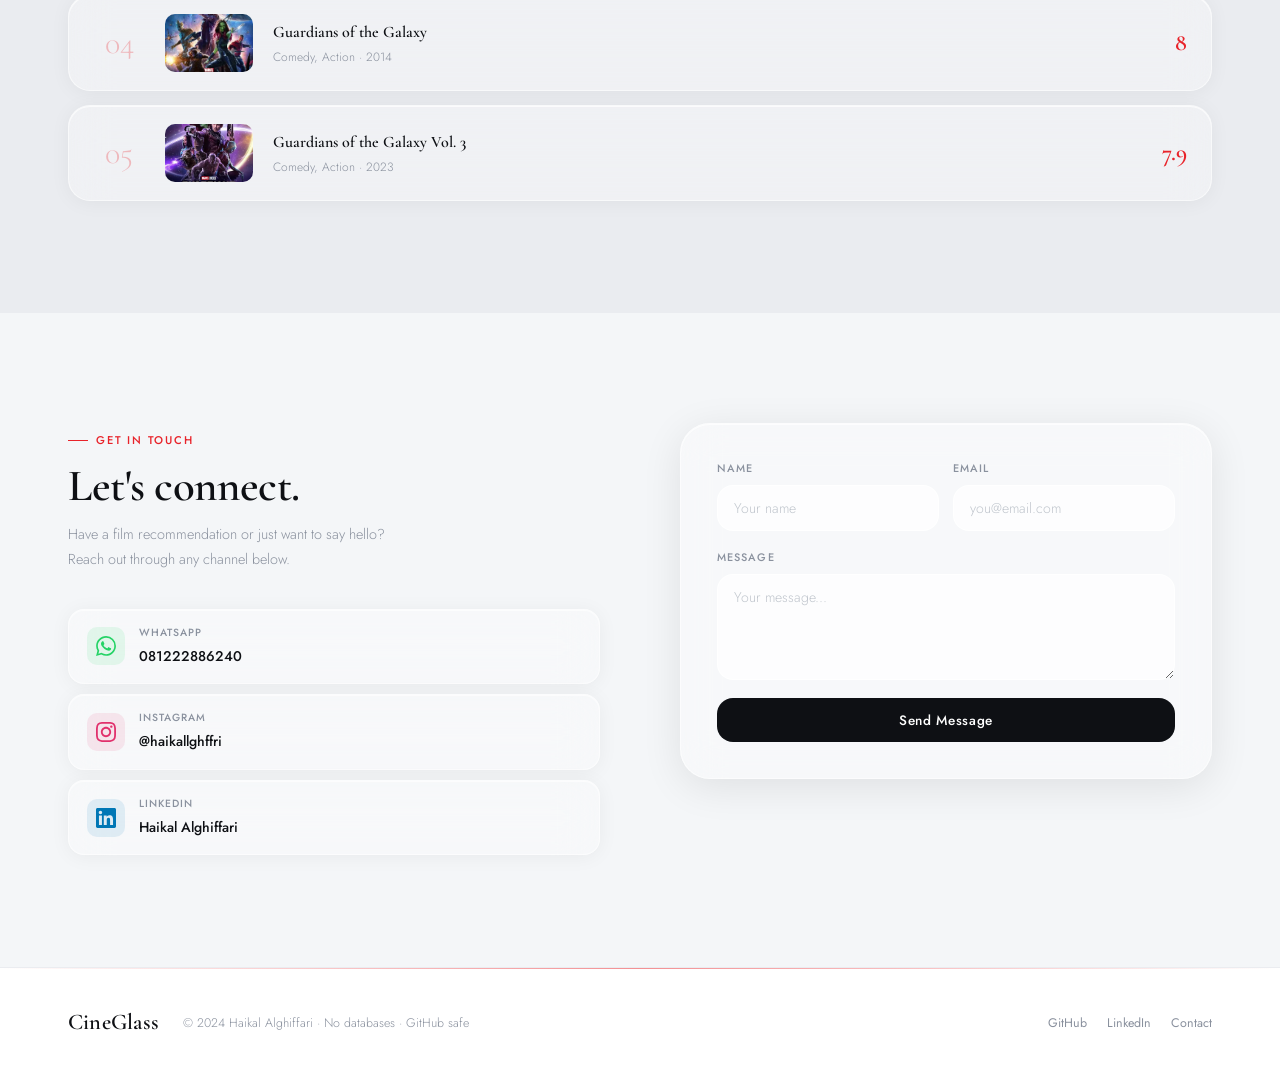
==== commit e2d071ab: "fixa" ====
--- a/index.html
+++ b/index.html
@@ -3,11 +3,16 @@
 <head>
   <meta charset="UTF-8" />
   <meta name="viewport" content="width=device-width, initial-scale=1.0" />
-  <title>MarvelVerse</title>
+  <title>MarvelVerse — Marvel Showcase</title>
   <meta name="description" content="A curated Marvel film showcase by Haikal Alghiffari." />
+  <!-- Performance hints -->
+  <meta http-equiv="X-UA-Compatible" content="IE=edge" />
+  <link rel="dns-prefetch" href="https://fonts.googleapis.com" />
+  <link rel="dns-prefetch" href="https://fonts.gstatic.com" />
   <link rel="preconnect" href="https://fonts.googleapis.com" />
   <link rel="preconnect" href="https://fonts.gstatic.com" crossorigin />
-  <link href="https://fonts.googleapis.com/css2?family=Cormorant+Garamond:ital,wght@0,300;0,400;0,600;0,700;1,300;1,400;1,600&family=Jost:wght@300;400;500;600&display=swap" rel="stylesheet" />
+  <!-- Only load weights actually used -->
+  <link href="https://fonts.googleapis.com/css2?family=Cormorant+Garamond:ital,wght@0,400;0,600;1,400&family=Jost:wght@300;500&display=swap" rel="stylesheet" />
   <link rel="stylesheet" href="style.css" />
 </head>
 <body>
@@ -15,7 +20,7 @@
   <!-- NAVBAR -->
   <nav class="navbar" id="navbar">
     <div class="nav-container">
-      <a href="#home" class="nav-logo">Marvel<span>Verse</span></a>
+      <a href="#home" class="nav-logo">Cine<span>Glass</span></a>
       <ul class="nav-menu" id="navMenu">
         <li><a href="#home" class="nav-link active">Home</a></li>
         <li><a href="#movies" class="nav-link">Movies</a></li>
@@ -158,8 +163,8 @@
   <footer class="footer">
     <div class="container">
       <div class="footer-inner">
-        <span class="nav-logo">MarvelVerse</span>
-        <p>© 2026 Haikal Alghiffari</p>
+        <span class="nav-logo">CineGlass</span>
+        <p>© 2024 Haikal Alghiffari · No databases · GitHub safe</p>
         <div class="footer-links">
           <a href="https://github.com/Haikalalghiffari" target="_blank" rel="noopener">GitHub</a>
           <a href="https://www.linkedin.com/in/haikal-alghiffari-sunggoro-9504b1319" target="_blank" rel="noopener">LinkedIn</a>
--- a/style.css
+++ b/style.css
@@ -813,22 +813,40 @@
 }
 @media (max-width: 768px) {
   .nav-menu {
-    position:fixed; top:0; left:0; right:0; bottom:0;
-    background:rgba(244,246,248,0.97);
-    backdrop-filter:var(--blur-heavy);
-    flex-direction:column; justify-content:center; gap:4px;
-    transform:translateX(-100%);
-    transition:transform 0.4s var(--ease);
-    z-index:890;
+    position: fixed;
+    top: 0; left: 0; right: 0; bottom: 0;
+    width: 100vw; height: 100vh;
+    background: rgba(255,255,255,0.98);
+    backdrop-filter: var(--blur-heavy);
+    -webkit-backdrop-filter: var(--blur-heavy);
+    flex-direction: column;
+    justify-content: center;
+    align-items: center;
+    gap: 8px;
+    transform: translateX(-100%);
+    transition: transform 0.4s var(--ease);
+    z-index: 950;
+    list-style: none;
+    padding: 0;
+    margin: 0;
   }
-  .nav-menu.open { transform:translateX(0); }
-  .nav-link { font-size:1.1rem; padding:12px 28px; }
-  .nav-cta { display:none; }
-  .hamburger { display:flex; z-index:1000; }
+  .nav-menu.open { transform: translateX(0); }
+  .nav-link {
+    font-size: 1.4rem;
+    padding: 14px 40px;
+    text-align: center;
+    font-family: var(--font-display);
+    font-weight: 600;
+    color: var(--darker);
+    width: 100%;
+    display: block;
+  }
+  .nav-cta { display: none; }
+  .hamburger { display: flex; z-index: 1000; position: relative; }
   .hero-text h1 { font-size: clamp(3rem, 10vw, 4.5rem); }
-  .toprated-item { grid-template-columns:40px 70px 1fr auto; gap:14px; padding:16px; }
-  .contact-right { padding:24px; }
-  .form-row { grid-template-columns:1fr; }
+  .toprated-item { grid-template-columns: 40px 70px 1fr auto; gap: 14px; padding: 16px; }
+  .contact-right { padding: 24px; }
+  .form-row { grid-template-columns: 1fr; }
 }
 @media (max-width: 480px) {
   .section { padding:72px 0; }
@@ -837,3 +855,23 @@
   .tr-poster { display:none; }
   .footer-inner { flex-direction:column; align-items:flex-start; gap:12px; }
 }
+
+/* ===== MOBILE PERFORMANCE ===== */
+@media (max-width: 768px) {
+  /* Kurangi blur di mobile — penyebab utama lag */
+  :root {
+    --blur: blur(8px);
+    --blur-heavy: blur(12px);
+    --blur-light: blur(4px);
+  }
+  /* Matikan animasi hover di mobile */
+  .movie-card:hover,
+  .toprated-item:hover,
+  .contact-link:hover { transform: none; }
+  /* Shadow lebih ringan */
+  .movie-card { box-shadow: 0 2px 12px rgba(0,0,0,0.06); }
+  /* Sembunyikan elemen dekoratif yang berat */
+  .blob { display: none; }
+  .aqua-shape { display: none; }
+  .aqua-cross { display: none; }
+}
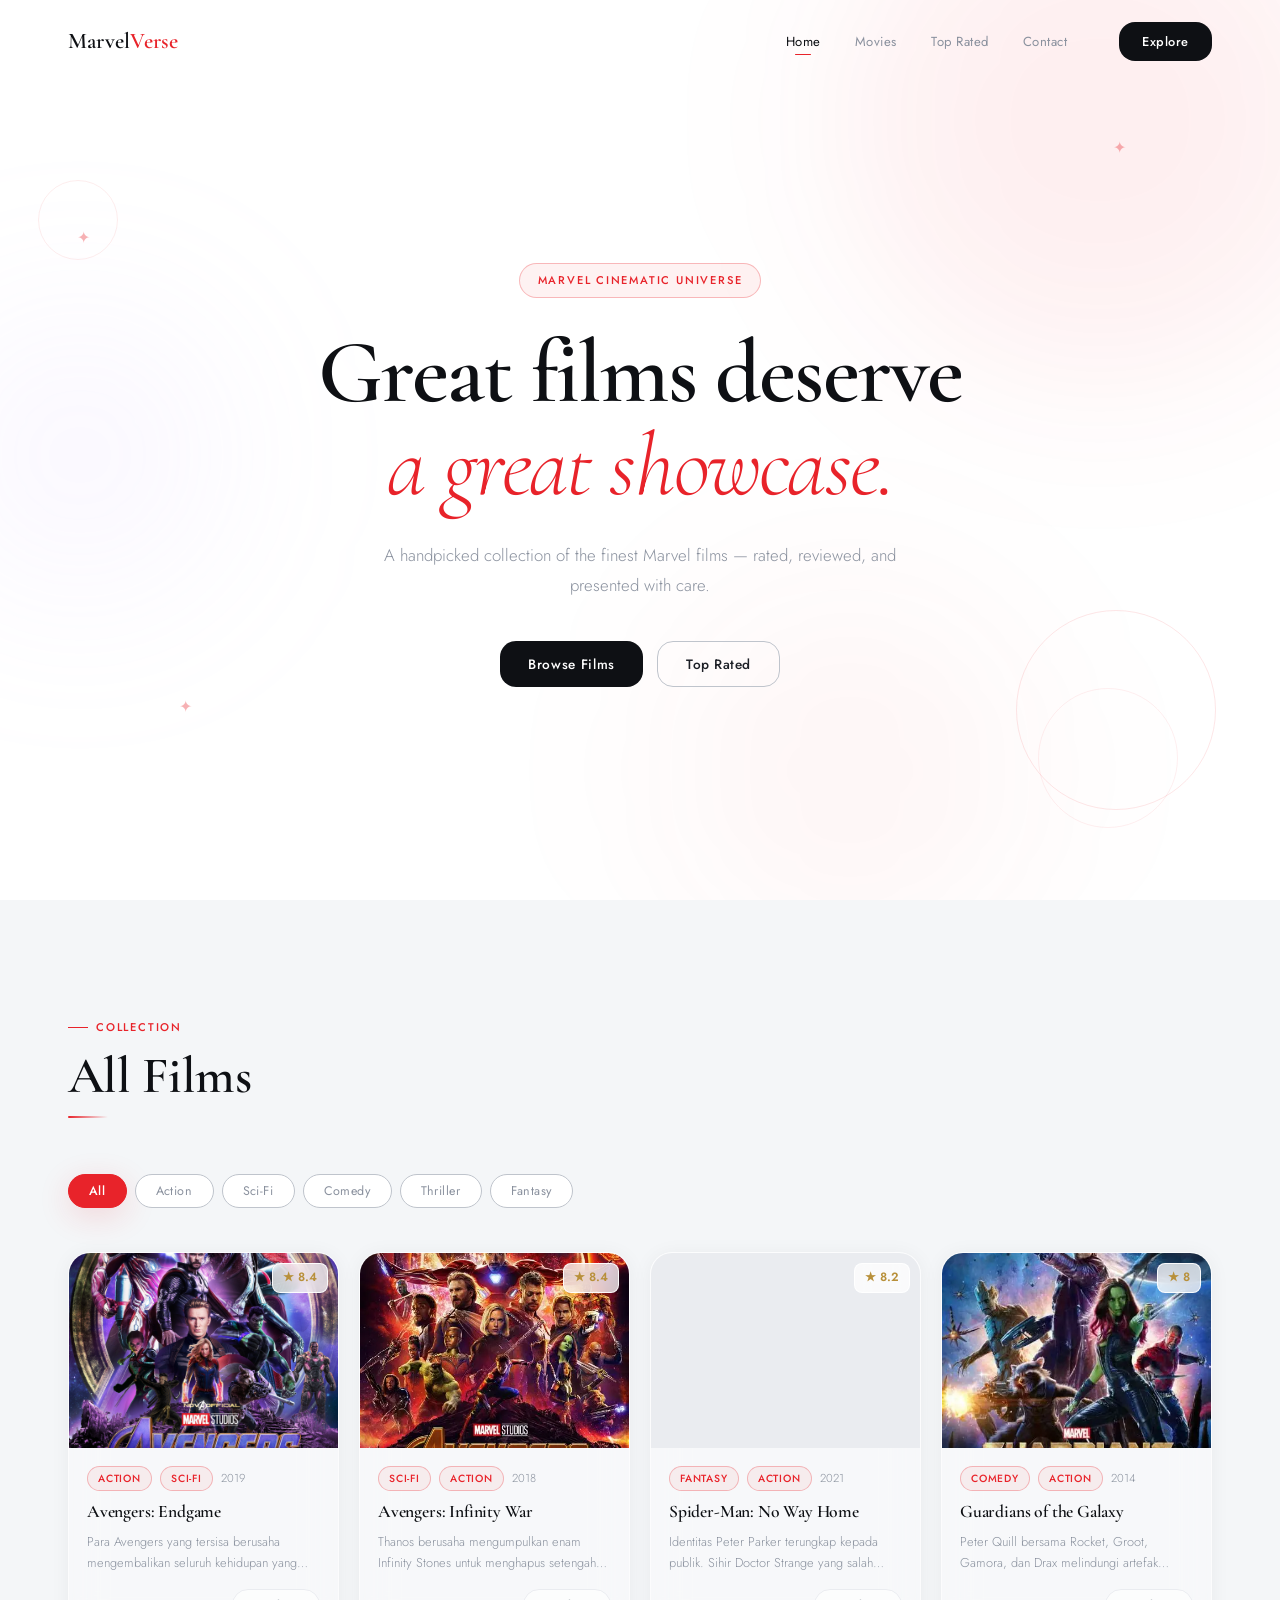
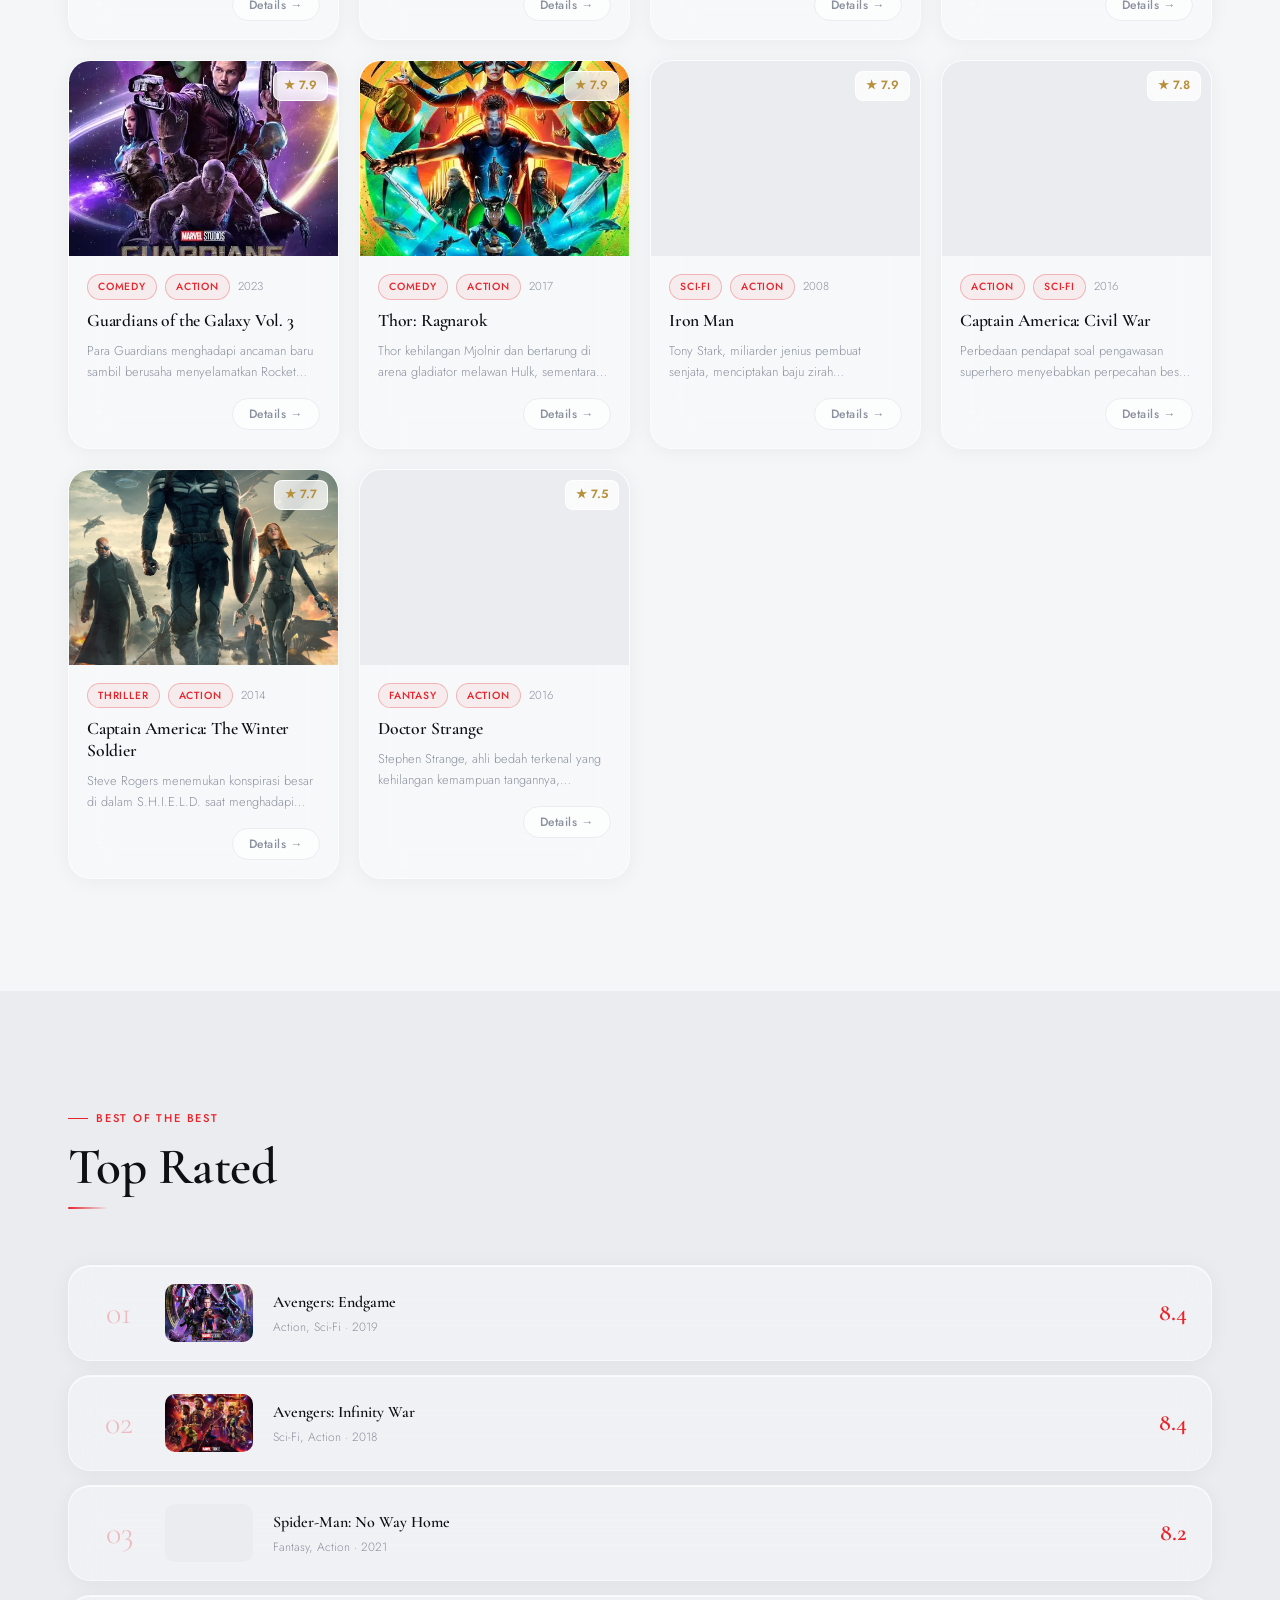
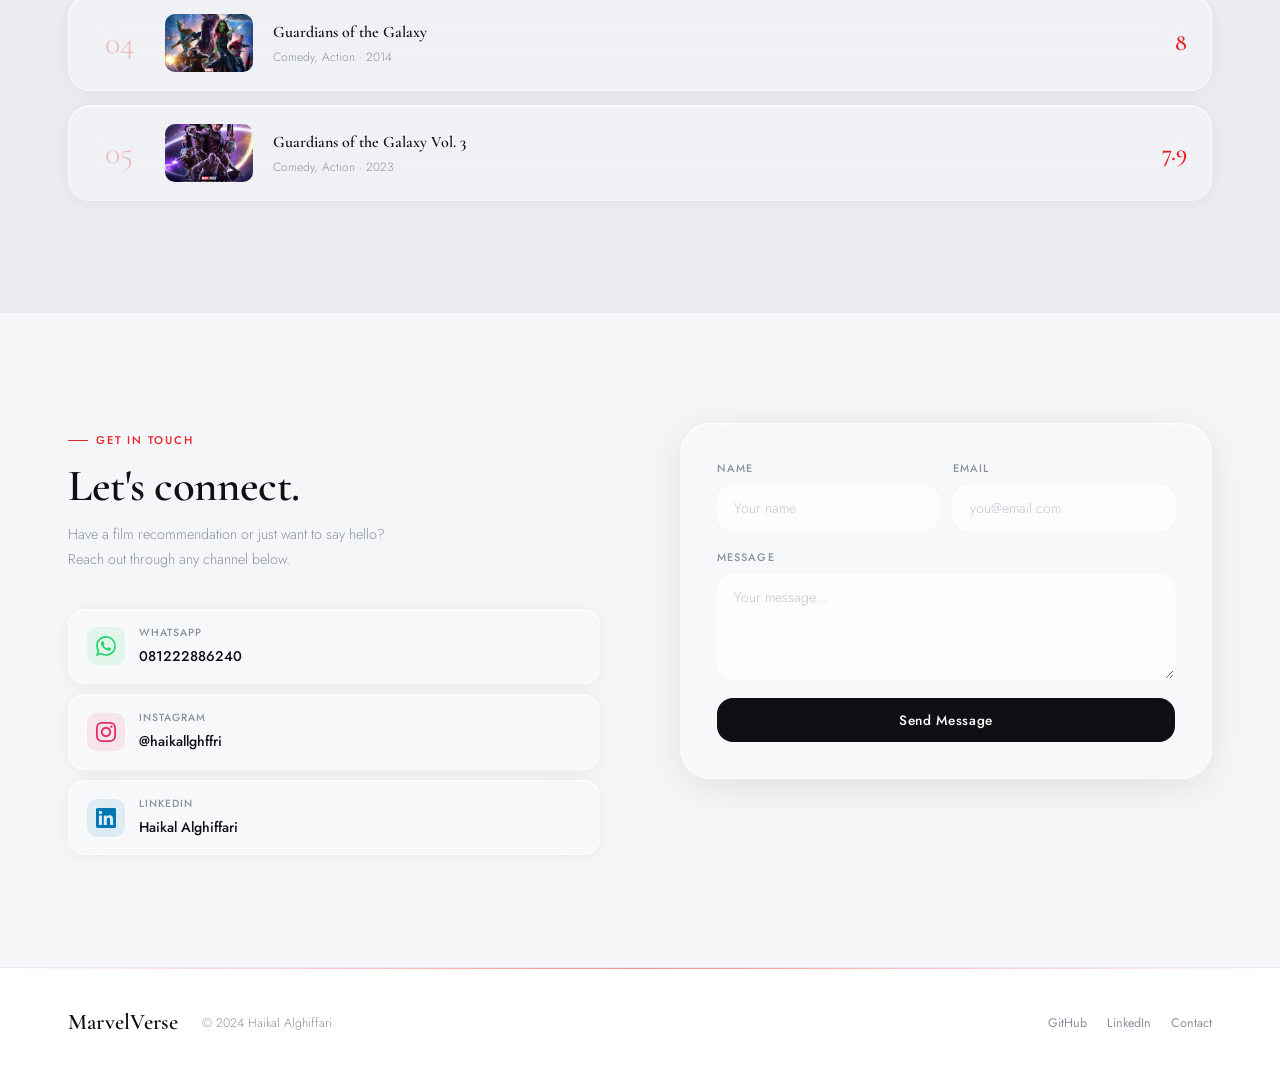
==== commit 241ca2be: "fixaa" ====
--- a/index.html
+++ b/index.html
@@ -3,7 +3,7 @@
 <head>
   <meta charset="UTF-8" />
   <meta name="viewport" content="width=device-width, initial-scale=1.0" />
-  <title>MarvelVerse — Marvel Showcase</title>
+  <title>MarvelVerse</title>
   <meta name="description" content="A curated Marvel film showcase by Haikal Alghiffari." />
   <!-- Performance hints -->
   <meta http-equiv="X-UA-Compatible" content="IE=edge" />
@@ -20,7 +20,7 @@
   <!-- NAVBAR -->
   <nav class="navbar" id="navbar">
     <div class="nav-container">
-      <a href="#home" class="nav-logo">Cine<span>Glass</span></a>
+      <a href="#home" class="nav-logo">Marvel<span>Verse</span></a>
       <ul class="nav-menu" id="navMenu">
         <li><a href="#home" class="nav-link active">Home</a></li>
         <li><a href="#movies" class="nav-link">Movies</a></li>
@@ -163,8 +163,8 @@
   <footer class="footer">
     <div class="container">
       <div class="footer-inner">
-        <span class="nav-logo">CineGlass</span>
-        <p>© 2024 Haikal Alghiffari · No databases · GitHub safe</p>
+        <span class="nav-logo">MarvelVerse</span>
+        <p>© 2024 Haikal Alghiffari</p>
         <div class="footer-links">
           <a href="https://github.com/Haikalalghiffari" target="_blank" rel="noopener">GitHub</a>
           <a href="https://www.linkedin.com/in/haikal-alghiffari-sunggoro-9504b1319" target="_blank" rel="noopener">LinkedIn</a>
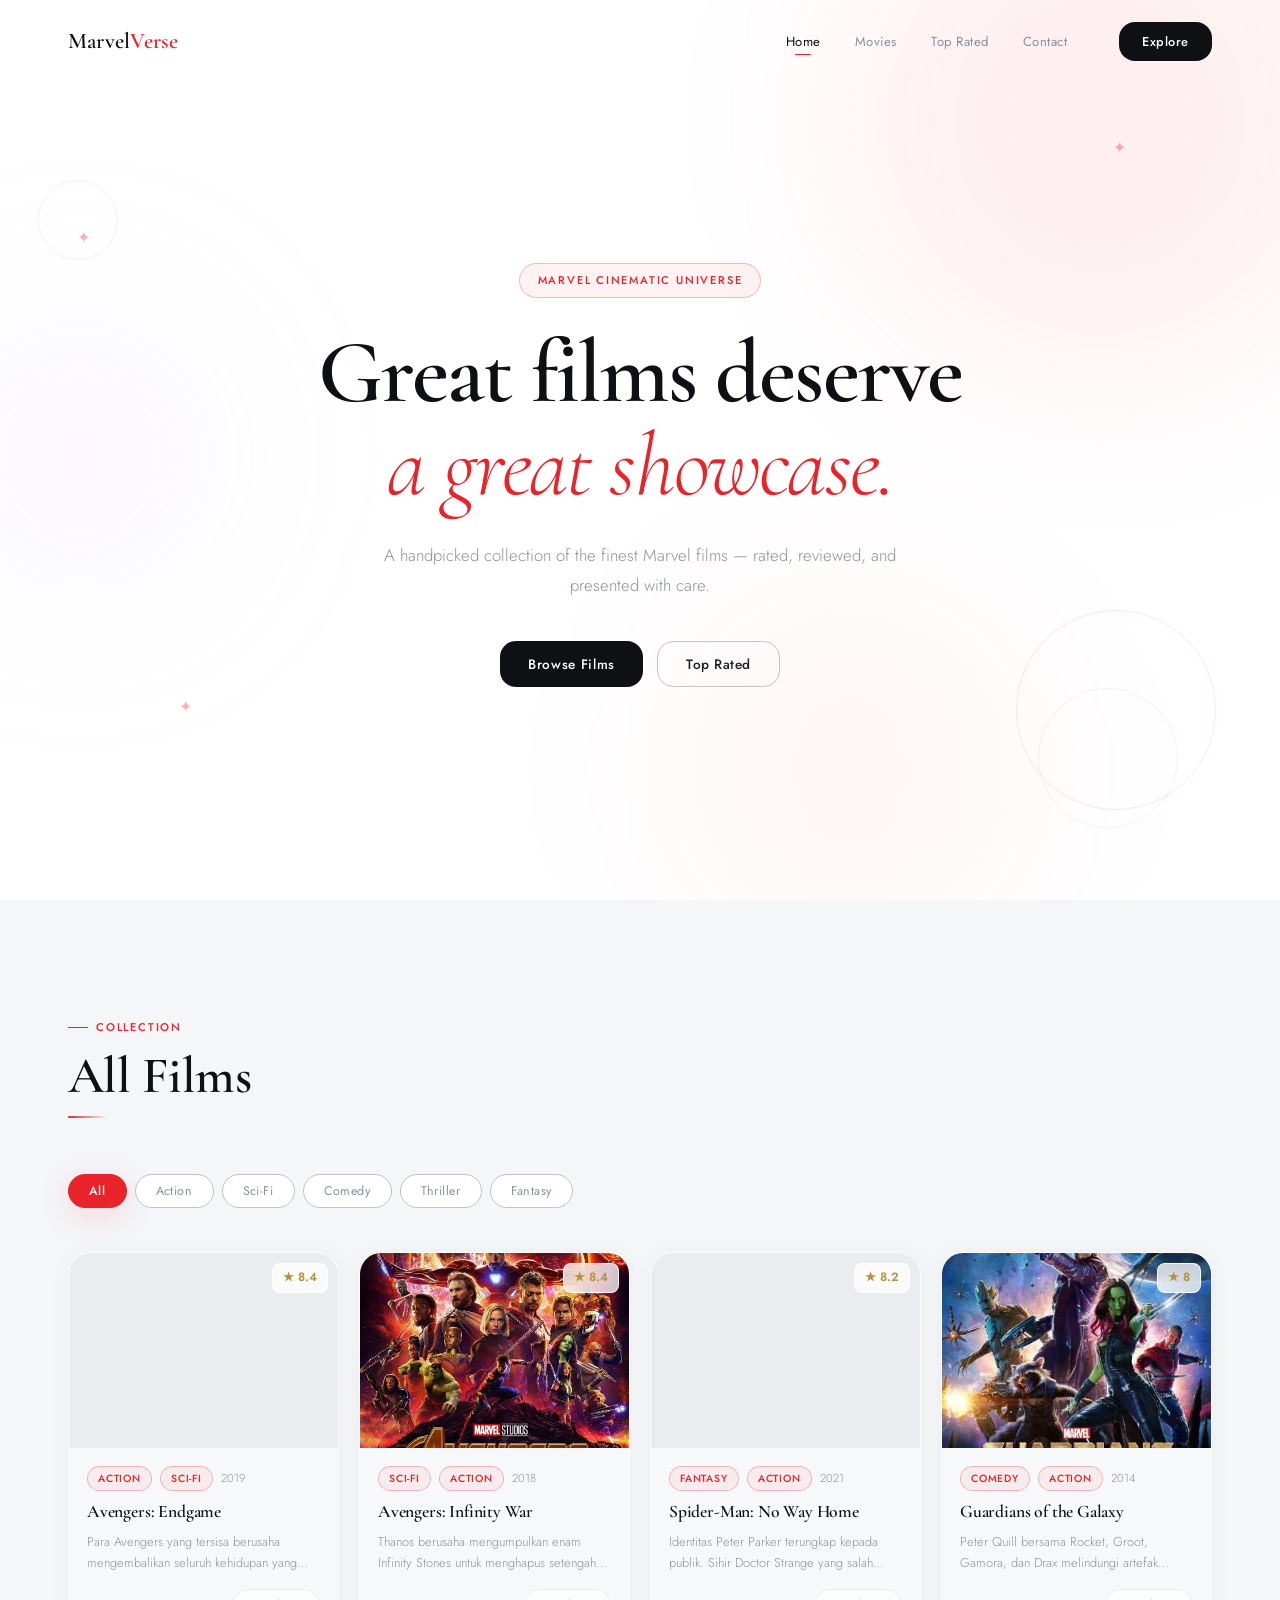
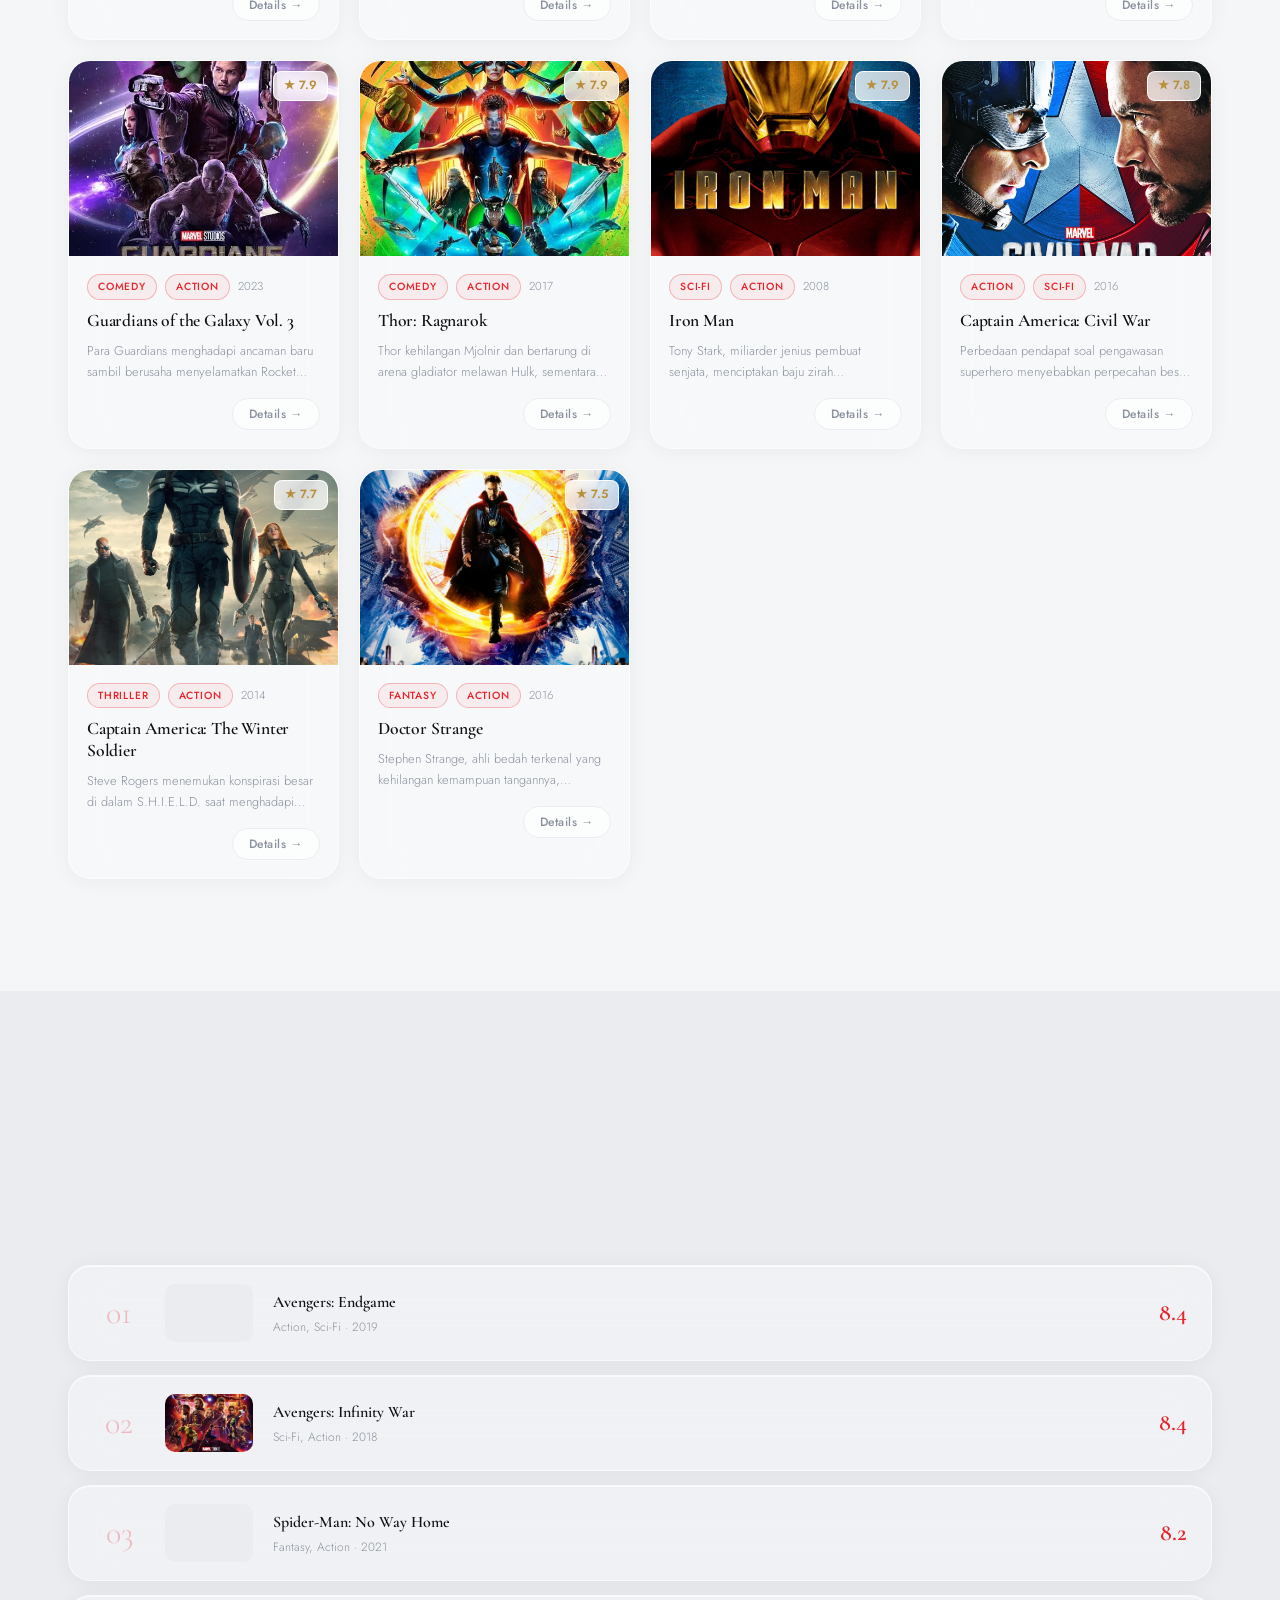
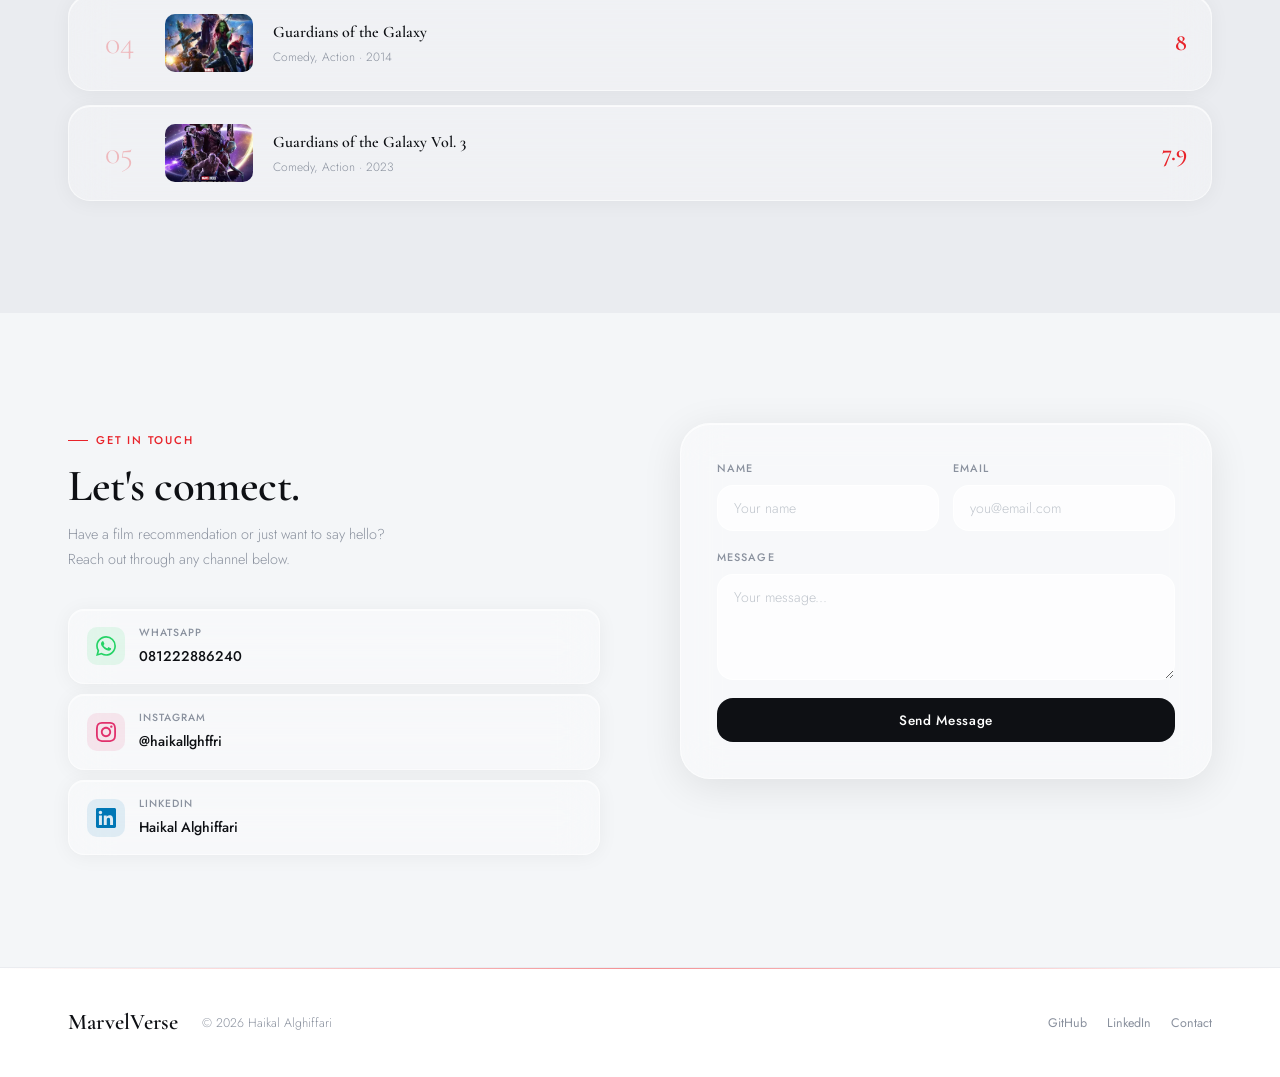
==== commit 2499bb85: "Update index.html" ====
--- a/index.html
+++ b/index.html
@@ -164,7 +164,7 @@
     <div class="container">
       <div class="footer-inner">
         <span class="nav-logo">MarvelVerse</span>
-        <p>© 2024 Haikal Alghiffari</p>
+        <p>© 2026 Haikal Alghiffari</p>
         <div class="footer-links">
           <a href="https://github.com/Haikalalghiffari" target="_blank" rel="noopener">GitHub</a>
           <a href="https://www.linkedin.com/in/haikal-alghiffari-sunggoro-9504b1319" target="_blank" rel="noopener">LinkedIn</a>
